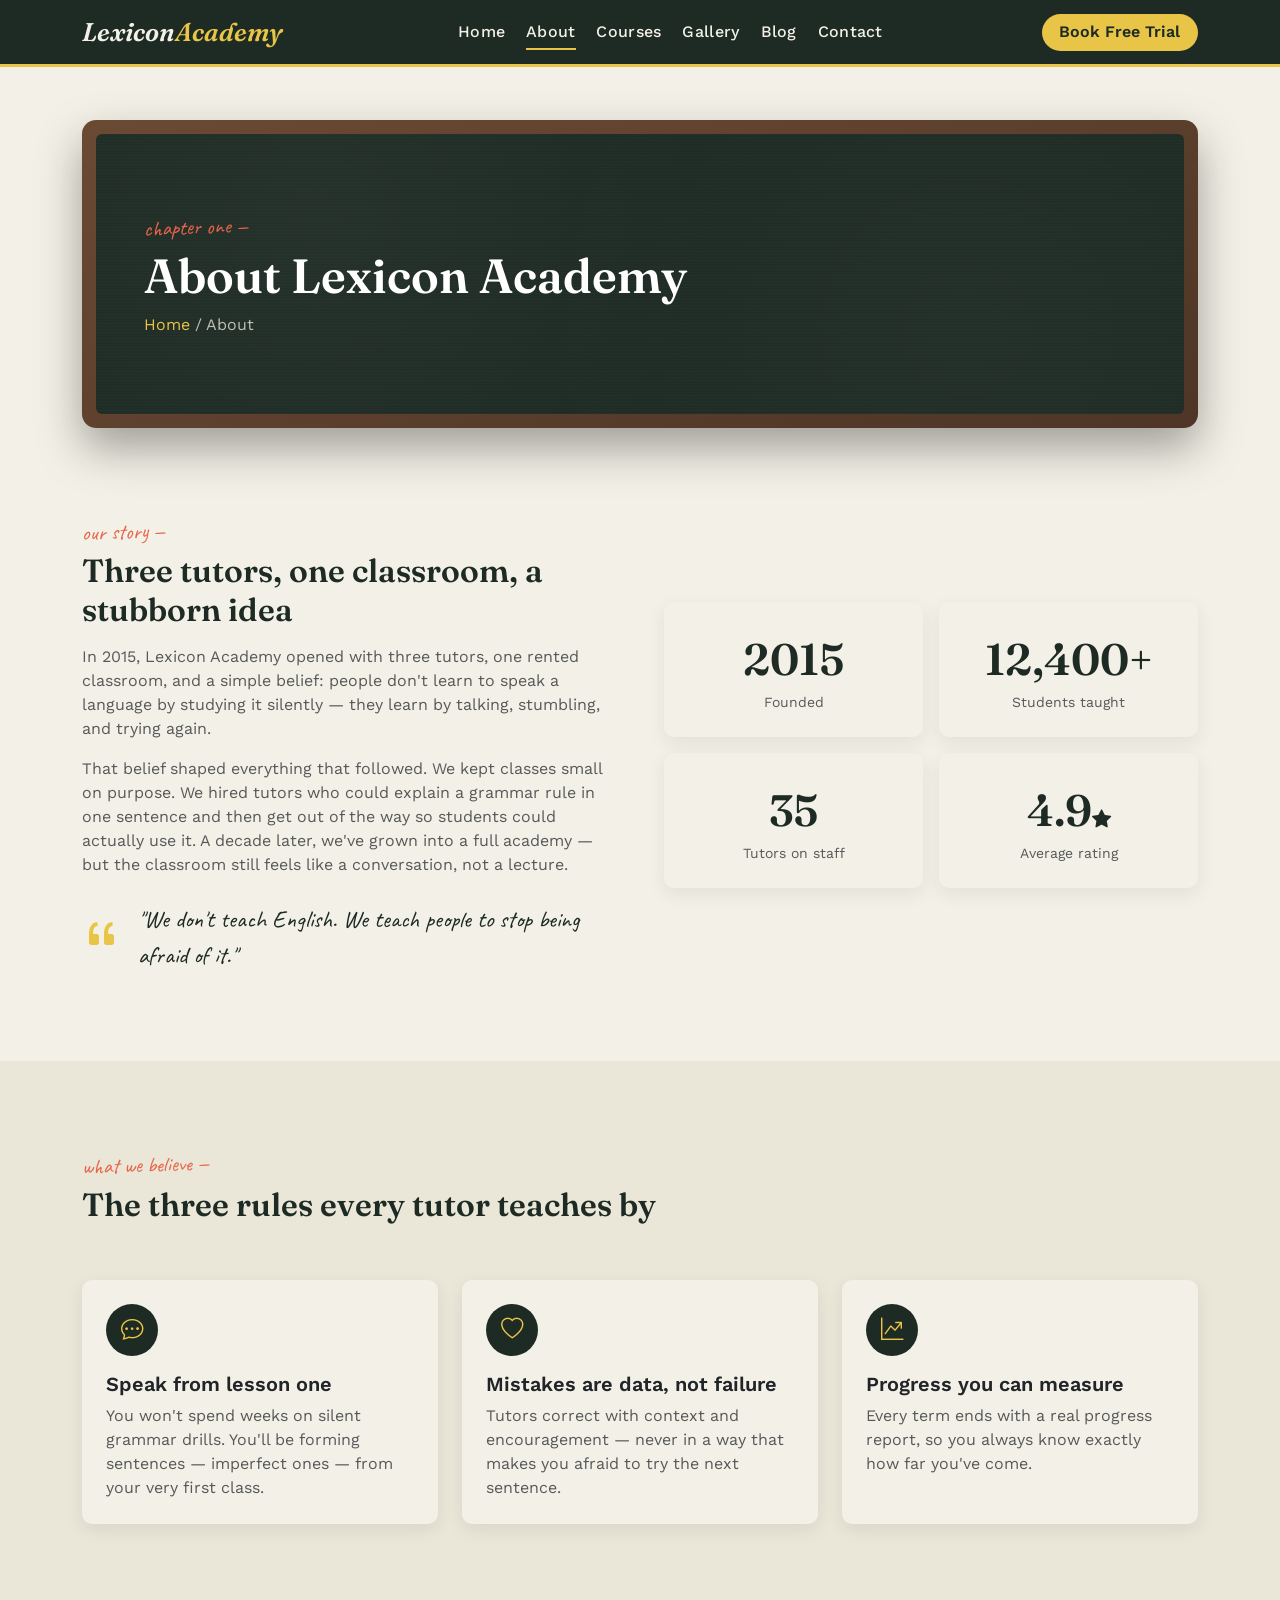
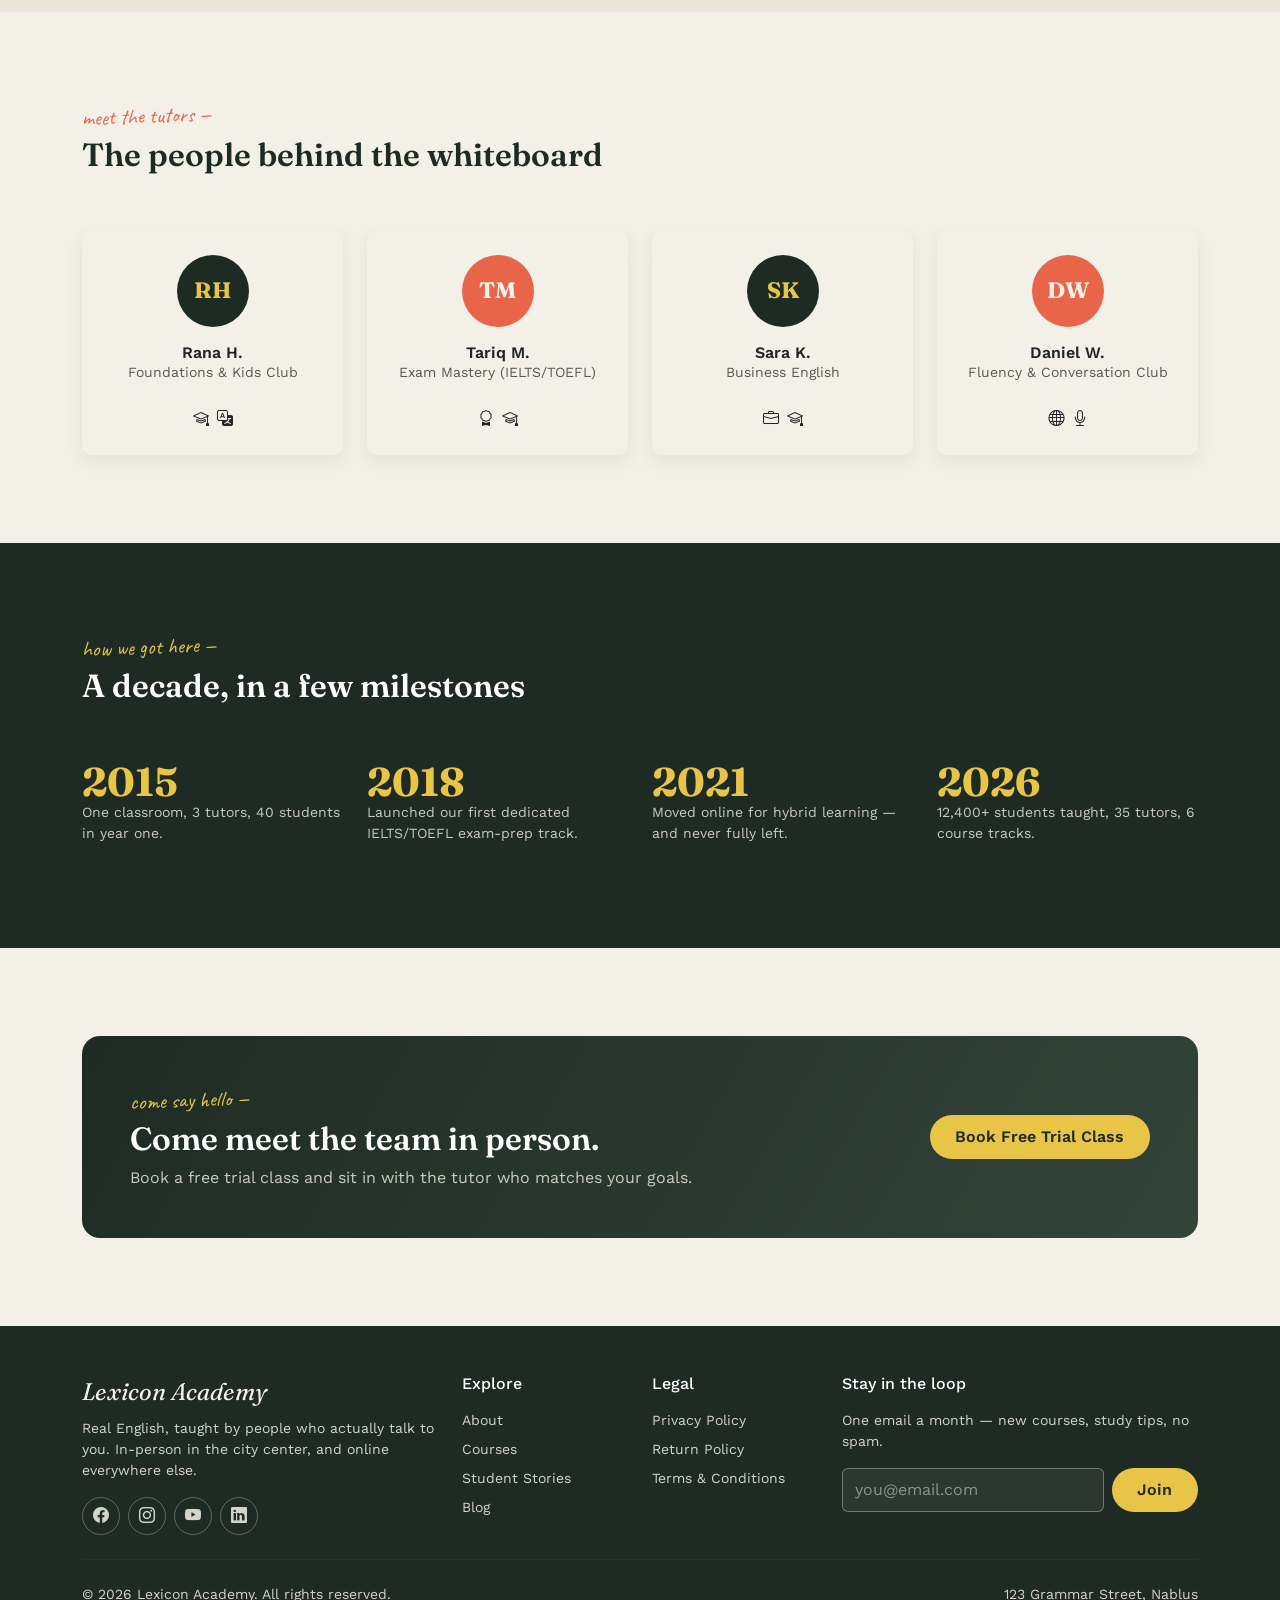
==== about.html @ 8cb226af "finished files index about services services_details" ====
<!DOCTYPE html>
<html lang="en">
<head>
<meta charset="UTF-8">
<meta name="viewport" content="width=device-width, initial-scale=1.0">
<title>About Us — Lexicon Academy</title>
<meta name="description" content="Meet the tutors and philosophy behind Lexicon Academy — English taught through real conversation.">

<link rel="preconnect" href="https://fonts.googleapis.com">
<link href="https://fonts.googleapis.com/css2?family=Fraunces:ital,wght@0,500;0,600;0,700;1,600&family=Caveat:wght@600;700&family=Work+Sans:wght@400;500;600;700&display=swap" rel="stylesheet">

<link href="https://cdn.jsdelivr.net/npm/bootstrap@5.3.3/dist/css/bootstrap.min.css" rel="stylesheet">
<link href="https://cdn.jsdelivr.net/npm/bootstrap-icons@1.11.3/font/bootstrap-icons.css" rel="stylesheet">
<link href="css/style.css" rel="stylesheet">
</head>
<body>

<!-- ================= NAVBAR ================= -->
<nav class="navbar navbar-expand-lg navbar-chalk fixed-top">
  <div class="container">
    <a class="navbar-brand" href="index.html">Lexicon<span>Academy</span></a>
    <button class="navbar-toggler" type="button" data-bs-toggle="collapse" data-bs-target="#mainNav" aria-controls="mainNav" aria-expanded="false" aria-label="Toggle navigation">
      <span class="navbar-toggler-icon"></span>
    </button>
    <div class="collapse navbar-collapse" id="mainNav">
      <ul class="navbar-nav mx-auto">
        <li class="nav-item"><a class="nav-link" href="index.html">Home</a></li>
        <li class="nav-item"><a class="nav-link active" href="about.html">About</a></li>
        <li class="nav-item dropdown">
          <a class="nav-link dropdown-toggle" href="#" role="button" data-bs-toggle="dropdown" aria-expanded="false">Courses</a>
          <ul class="dropdown-menu">
            <li><a class="dropdown-item" href="services.html">All Courses</a></li>
            <li><a class="dropdown-item" href="services_details.html">Course Details</a></li>
          </ul>
        </li>
        <li class="nav-item dropdown">
          <a class="nav-link dropdown-toggle" href="#" role="button" data-bs-toggle="dropdown" aria-expanded="false">Gallery</a>
          <ul class="dropdown-menu">
            <li><a class="dropdown-item" href="portfolio.html">Student Stories</a></li>
            <li><a class="dropdown-item" href="album.html">Photo Album</a></li>
          </ul>
        </li>
        <li class="nav-item dropdown">
          <a class="nav-link dropdown-toggle" href="#" role="button" data-bs-toggle="dropdown" aria-expanded="false">Blog</a>
          <ul class="dropdown-menu">
            <li><a class="dropdown-item" href="blog.html">All Posts</a></li>
            <li><a class="dropdown-item" href="blog_details.html">Latest Post</a></li>
          </ul>
        </li>
        <li class="nav-item"><a class="nav-link" href="contact.html">Contact</a></li>
      </ul>
      <button class="btn btn-book-nav" data-bs-toggle="modal" data-bs-target="#trialModal">Book Free Trial</button>
    </div>
  </div>
</nav>

<!-- ================= PAGE HEADER ================= -->
<header class="container pt-4 pt-lg-5">
  <div class="board-frame">
    <div class="board d-flex align-items-center" style="min-height:280px;">
      <div class="p-4 p-lg-5">
        <span class="eyebrow">chapter one —</span>
        <h1 class="display-5 fw-semibold text-white mb-2">About Lexicon Academy</h1>
        <p style="color:rgba(243,241,231,0.75);" class="mb-0">
          <a href="index.html" class="text-decoration-none" style="color:var(--chalk-yellow);">Home</a> / About
        </p>
      </div>
    </div>
  </div>
</header>

<!-- ================= OUR STORY ================= -->
<section class="section-pad">
  <div class="container">
    <div class="row align-items-center g-5">
      <div class="col-lg-6 reveal">
        <span class="eyebrow">our story —</span>
        <h2 class="fw-semibold mb-3">Three tutors, one classroom, a stubborn idea</h2>
        <p class="text-muted">In 2015, Lexicon Academy opened with three tutors, one rented classroom, and a simple belief: people don't learn to speak a language by studying it silently — they learn by talking, stumbling, and trying again.</p>
        <p class="text-muted">That belief shaped everything that followed. We kept classes small on purpose. We hired tutors who could explain a grammar rule in one sentence and then get out of the way so students could actually use it. A decade later, we've grown into a full academy — but the classroom still feels like a conversation, not a lecture.</p>
        <div class="d-flex align-items-center gap-3 mt-4">
          <i class="bi bi-quote fs-1" style="color:var(--chalk-yellow);"></i>
          <p class="font-hand fs-4 mb-0" style="color:var(--chalk-green);">"We don't teach English. We teach people to stop being afraid of it."</p>
        </div>
      </div>
      <div class="col-lg-6 reveal">
        <div class="row g-3">
          <div class="col-6">
            <div class="card-course p-4 text-center">
              <div class="stat-num" style="color:var(--chalk-green);">2015</div>
              <p class="small text-muted mb-0">Founded</p>
            </div>
          </div>
          <div class="col-6">
            <div class="card-course p-4 text-center">
              <div class="stat-num" style="color:var(--chalk-green);">12,400+</div>
              <p class="small text-muted mb-0">Students taught</p>
            </div>
          </div>
          <div class="col-6">
            <div class="card-course p-4 text-center">
              <div class="stat-num" style="color:var(--chalk-green);">35</div>
              <p class="small text-muted mb-0">Tutors on staff</p>
            </div>
          </div>
          <div class="col-6">
            <div class="card-course p-4 text-center">
              <div class="stat-num" style="color:var(--chalk-green);">4.9<i class="bi bi-star-fill" style="font-size:1.2rem;"></i></div>
              <p class="small text-muted mb-0">Average rating</p>
            </div>
          </div>
        </div>
      </div>
    </div>
  </div>
</section>

<!-- ================= MISSION & VALUES ================= -->
<section class="section-pad bg-soft">
  <div class="container">
    <div class="row mb-5 reveal">
      <div class="col-lg-7">
        <span class="eyebrow">what we believe —</span>
        <h2 class="fw-semibold">The three rules every tutor teaches by</h2>
      </div>
    </div>
    <div class="row g-4">
      <div class="col-md-4 reveal">
        <div class="card card-course p-4">
          <div class="card-course-icon mb-3"><i class="bi bi-chat-dots"></i></div>
          <h5 class="fw-semibold">Speak from lesson one</h5>
          <p class="text-muted mb-0">You won't spend weeks on silent grammar drills. You'll be forming sentences — imperfect ones — from your very first class.</p>
        </div>
      </div>
      <div class="col-md-4 reveal">
        <div class="card card-course p-4">
          <div class="card-course-icon mb-3"><i class="bi bi-heart"></i></div>
          <h5 class="fw-semibold">Mistakes are data, not failure</h5>
          <p class="text-muted mb-0">Tutors correct with context and encouragement — never in a way that makes you afraid to try the next sentence.</p>
        </div>
      </div>
      <div class="col-md-4 reveal">
        <div class="card card-course p-4">
          <div class="card-course-icon mb-3"><i class="bi bi-graph-up-arrow"></i></div>
          <h5 class="fw-semibold">Progress you can measure</h5>
          <p class="text-muted mb-0">Every term ends with a real progress report, so you always know exactly how far you've come.</p>
        </div>
      </div>
    </div>
  </div>
</section>

<!-- ================= TEAM ================= -->
<section class="section-pad">
  <div class="container">
    <div class="row mb-5 reveal">
      <div class="col-lg-7">
        <span class="eyebrow">meet the tutors —</span>
        <h2 class="fw-semibold">The people behind the whiteboard</h2>
      </div>
    </div>
    <div class="row g-4">

      <div class="col-md-6 col-lg-3 reveal">
        <div class="card card-course p-4 text-center">
          <div class="avatar-initials mx-auto mb-3" style="width:72px; height:72px; font-size:1.4rem;">RH</div>
          <h6 class="fw-semibold mb-0">Rana H.</h6>
          <p class="small text-muted">Foundations &amp; Kids Club</p>
          <span class="d-inline-flex gap-2 justify-content-center mt-2">
            <i class="bi bi-mortarboard" data-bs-toggle="tooltip" title="CELTA Certified"></i>
            <i class="bi bi-translate" data-bs-toggle="tooltip" title="Speaks 3 languages"></i>
          </span>
        </div>
      </div>

      <div class="col-md-6 col-lg-3 reveal">
        <div class="card card-course p-4 text-center">
          <div class="avatar-initials mx-auto mb-3" style="width:72px; height:72px; font-size:1.4rem; background:var(--chalk-coral); color:var(--chalk-white);">TM</div>
          <h6 class="fw-semibold mb-0">Tariq M.</h6>
          <p class="small text-muted">Exam Mastery (IELTS/TOEFL)</p>
          <span class="d-inline-flex gap-2 justify-content-center mt-2">
            <i class="bi bi-award" data-bs-toggle="tooltip" title="Former IELTS Examiner"></i>
            <i class="bi bi-mortarboard" data-bs-toggle="tooltip" title="MA in Applied Linguistics"></i>
          </span>
        </div>
      </div>

      <div class="col-md-6 col-lg-3 reveal">
        <div class="card card-course p-4 text-center">
          <div class="avatar-initials mx-auto mb-3" style="width:72px; height:72px; font-size:1.4rem;">SK</div>
          <h6 class="fw-semibold mb-0">Sara K.</h6>
          <p class="small text-muted">Business English</p>
          <span class="d-inline-flex gap-2 justify-content-center mt-2">
            <i class="bi bi-briefcase" data-bs-toggle="tooltip" title="8 years corporate training"></i>
            <i class="bi bi-mortarboard" data-bs-toggle="tooltip" title="CELTA Certified"></i>
          </span>
        </div>
      </div>

      <div class="col-md-6 col-lg-3 reveal">
        <div class="card card-course p-4 text-center">
          <div class="avatar-initials mx-auto mb-3" style="width:72px; height:72px; font-size:1.4rem; background:var(--chalk-coral); color:var(--chalk-white);">DW</div>
          <h6 class="fw-semibold mb-0">Daniel W.</h6>
          <p class="small text-muted">Fluency &amp; Conversation Club</p>
          <span class="d-inline-flex gap-2 justify-content-center mt-2">
            <i class="bi bi-globe" data-bs-toggle="tooltip" title="Native speaker"></i>
            <i class="bi bi-mic" data-bs-toggle="tooltip" title="Public speaking coach"></i>
          </span>
        </div>
      </div>

    </div>
  </div>
</section>

<!-- ================= MILESTONES ================= -->
<section class="section-pad bg-board">
  <div class="container">
    <div class="row mb-5 reveal">
      <div class="col-lg-7">
        <span class="eyebrow" style="color:var(--chalk-yellow);">how we got here —</span>
        <h2 class="fw-semibold text-white">A decade, in a few milestones</h2>
      </div>
    </div>
    <div class="row g-4 reveal">
      <div class="col-md-3">
        <div class="timeline-num" style="color:var(--chalk-yellow);">2015</div>
        <p style="color:rgba(243,241,231,0.8);" class="small">One classroom, 3 tutors, 40 students in year one.</p>
      </div>
      <div class="col-md-3">
        <div class="timeline-num" style="color:var(--chalk-yellow);">2018</div>
        <p style="color:rgba(243,241,231,0.8);" class="small">Launched our first dedicated IELTS/TOEFL exam-prep track.</p>
      </div>
      <div class="col-md-3">
        <div class="timeline-num" style="color:var(--chalk-yellow);">2021</div>
        <p style="color:rgba(243,241,231,0.8);" class="small">Moved online for hybrid learning — and never fully left.</p>
      </div>
      <div class="col-md-3">
        <div class="timeline-num" style="color:var(--chalk-yellow);">2026</div>
        <p style="color:rgba(243,241,231,0.8);" class="small">12,400+ students taught, 35 tutors, 6 course tracks.</p>
      </div>
    </div>
  </div>
</section>

<!-- ================= CTA BANNER ================= -->
<section class="section-pad">
  <div class="container">
    <div class="cta-banner p-5 p-lg-5 reveal">
      <div class="row align-items-center">
        <div class="col-lg-8">
          <span class="eyebrow" style="color:var(--chalk-yellow);">come say hello —</span>
          <h2 class="fw-semibold text-white mb-2">Come meet the team in person.</h2>
          <p class="mb-lg-0" style="color:rgba(243,241,231,0.8);">Book a free trial class and sit in with the tutor who matches your goals.</p>
        </div>
        <div class="col-lg-4 text-lg-end mt-4 mt-lg-0">
          <button class="btn btn-chalk" data-bs-toggle="modal" data-bs-target="#trialModal">Book Free Trial Class</button>
        </div>
      </div>
    </div>
  </div>
</section>

<!-- ================= FOOTER ================= -->
<footer class="site-footer pt-5 pb-4">
  <div class="container">
    <div class="row g-4">
      <div class="col-lg-4">
        <div class="footer-brand mb-2">Lexicon Academy</div>
        <p class="small">Real English, taught by people who actually talk to you. In-person in the city center, and online everywhere else.</p>
        <div class="d-flex gap-2 mt-3">
          <a href="#" class="social-icon" data-bs-toggle="tooltip" title="Facebook"><i class="bi bi-facebook"></i></a>
          <a href="#" class="social-icon" data-bs-toggle="tooltip" title="Instagram"><i class="bi bi-instagram"></i></a>
          <a href="#" class="social-icon" data-bs-toggle="tooltip" title="YouTube"><i class="bi bi-youtube"></i></a>
          <a href="#" class="social-icon" data-bs-toggle="tooltip" title="LinkedIn"><i class="bi bi-linkedin"></i></a>
        </div>
      </div>
      <div class="col-6 col-lg-2">
        <h6 class="text-white mb-3">Explore</h6>
        <ul class="list-unstyled small d-flex flex-column gap-2">
          <li><a href="about.html">About</a></li>
          <li><a href="services.html">Courses</a></li>
          <li><a href="portfolio.html">Student Stories</a></li>
          <li><a href="blog.html">Blog</a></li>
        </ul>
      </div>
      <div class="col-6 col-lg-2">
        <h6 class="text-white mb-3">Legal</h6>
        <ul class="list-unstyled small d-flex flex-column gap-2">
          <li><a href="privacy_policy.html">Privacy Policy</a></li>
          <li><a href="return_policy.html">Return Policy</a></li>
          <li><a href="terms.html">Terms &amp; Conditions</a></li>
        </ul>
      </div>
      <div class="col-lg-4">
        <h6 class="text-white mb-3">Stay in the loop</h6>
        <p class="small">One email a month — new courses, study tips, no spam.</p>
        <form class="d-flex gap-2" onsubmit="return false;">
          <input type="email" class="form-control form-control-chalk" placeholder="you@email.com" aria-label="Email for newsletter">
          <button class="btn btn-chalk flex-shrink-0" type="submit">Join</button>
        </form>
      </div>
    </div>
    <hr class="my-4" style="border-color:rgba(243,241,231,0.15);">
    <div class="d-flex flex-column flex-md-row justify-content-between small">
      <span>&copy; 2026 Lexicon Academy. All rights reserved.</span>
      <span>123 Grammar Street, Nablus</span>
    </div>
  </div>
</footer>

<!-- ================= TRIAL BOOKING MODAL ================= -->
<div class="modal fade" id="trialModal" tabindex="-1" aria-labelledby="trialModalLabel" aria-hidden="true">
  <div class="modal-dialog modal-dialog-centered">
    <div class="modal-content" style="background:var(--chalk-green); color:var(--chalk-white); border:1px solid var(--chalk-slate);">
      <div class="modal-header" style="border-color:var(--chalk-slate);">
        <h5 class="modal-title font-display" id="trialModalLabel">Book Your Free Trial Class</h5>
        <button type="button" class="btn-close btn-close-white" data-bs-dismiss="modal" aria-label="Close"></button>
      </div>
      <div class="modal-body">
        <form class="needs-validation" novalidate>
          <div class="mb-3">
            <label class="form-label small">Full name</label>
            <input type="text" class="form-control form-control-chalk" required>
            <div class="invalid-feedback">Please tell us your name.</div>
          </div>
          <div class="mb-3">
            <label class="form-label small">Email address</label>
            <input type="email" class="form-control form-control-chalk" required>
            <div class="invalid-feedback">A valid email helps us confirm your class.</div>
          </div>
          <div class="mb-3">
            <label class="form-label small">Course of interest</label>
            <select class="form-select form-select-chalk" required>
              <option value="" selected disabled>Choose a course...</option>
              <option>Foundations (A1–A2)</option>
              <option>Fluency Builder (B1–B2)</option>
              <option>Exam Mastery (IELTS/TOEFL)</option>
              <option>Business English</option>
              <option>Kids Club</option>
              <option>Conversation Club</option>
            </select>
            <div class="invalid-feedback">Please pick a course.</div>
          </div>
          <div class="alert alert-success d-none form-success-msg mb-3 py-2">
            Thanks! We'll email you within 24 hours to schedule your class.
          </div>
          <button type="submit" class="btn btn-chalk w-100">Request My Free Class</button>
        </form>
      </div>
    </div>
  </div>
</div>

<button id="backToTop" aria-label="Back to top"><i class="bi bi-arrow-up"></i></button>

<script src="https://cdn.jsdelivr.net/npm/bootstrap@5.3.3/dist/js/bootstrap.bundle.min.js"></script>
<script src="js/script.js"></script>
</body>
</html>
---- css/style.css ----
/* ==========================================================================
   Lexicon Academy — shared stylesheet
   Chalkboard classroom design system
   ========================================================================== */

:root {
  --chalk-green: #1E2B24;
  --chalk-green-soft: #28392F;
  --chalk-green-softer: #324439;
  --chalk-white: #F3F1E7;
  --chalk-yellow: #E8C547;
  --chalk-coral: #E8654A;
  --chalk-slate: #4A5D53;
  --wood: #6B4A34;
  --wood-dark: #4E3526;

  --font-display: 'Fraunces', Georgia, serif;
  --font-hand: 'Caveat', cursive;
  --font-body: 'Work Sans', -apple-system, BlinkMacSystemFont, sans-serif;

  --radius: 10px;
}

* { box-sizing: border-box; }

html { scroll-behavior: smooth; }

@media (prefers-reduced-motion: reduce) {
  html { scroll-behavior: auto; }
  *, *::before, *::after { animation-duration: 0.01ms !important; transition-duration: 0.01ms !important; }
}

body {
  font-family: var(--font-body);
  color: var(--chalk-green);
  background-color: var(--chalk-white);
  padding-top: 72px;
}

::selection { background: var(--chalk-yellow); color: var(--chalk-green); }

h1, h2, h3, h4, .font-display { font-family: var(--font-display); }

.font-hand { font-family: var(--font-hand); }

.eyebrow {
  font-family: var(--font-hand);
  font-size: 1.35rem;
  color: var(--chalk-coral);
  display: inline-block;
  margin-bottom: 0.25rem;
  transform: rotate(-2deg);
}

/* ---------- Navbar ---------- */
.navbar-chalk {
  background-color: var(--chalk-green);
  border-bottom: 3px solid var(--chalk-yellow);
}

.navbar-chalk .navbar-brand {
  font-family: var(--font-display);
  font-style: italic;
  font-weight: 600;
  font-size: 1.6rem;
  color: var(--chalk-white) !important;
}

.navbar-chalk .navbar-brand span { color: var(--chalk-yellow); }

.navbar-chalk .nav-link {
  color: var(--chalk-white) !important;
  font-weight: 500;
  letter-spacing: 0.02em;
  margin: 0 0.15rem;
  position: relative;
}

.navbar-chalk .nav-link::after {
  content: "";
  position: absolute;
  left: 0.5rem; right: 0.5rem; bottom: 2px;
  height: 2px;
  background: var(--chalk-yellow);
  transform: scaleX(0);
  transform-origin: left;
  transition: transform 0.25s ease;
}

.navbar-chalk .nav-link:hover::after,
.navbar-chalk .nav-link.active::after {
  transform: scaleX(1);
}

.navbar-chalk .dropdown-menu {
  background-color: var(--chalk-green-soft);
  border: 1px solid var(--chalk-slate);
}

.navbar-chalk .dropdown-item {
  color: var(--chalk-white);
}

.navbar-chalk .dropdown-item:hover,
.navbar-chalk .dropdown-item:focus {
  background-color: var(--chalk-yellow);
  color: var(--chalk-green);
}

.btn-book-nav {
  background: var(--chalk-yellow);
  color: var(--chalk-green);
  font-weight: 600;
  border-radius: 999px;
  padding: 0.4rem 1.1rem;
  border: none;
}
.btn-book-nav:hover { background: var(--chalk-coral); color: var(--chalk-white); }

/* ---------- Buttons ---------- */
.btn-chalk {
  background: var(--chalk-yellow);
  color: var(--chalk-green);
  border: none;
  font-weight: 600;
  padding: 0.65rem 1.6rem;
  border-radius: 999px;
  transition: transform 0.2s ease, box-shadow 0.2s ease, background 0.2s ease;
}
.btn-chalk:hover {
  background: var(--chalk-coral);
  color: var(--chalk-white);
  transform: translateY(-2px);
  box-shadow: 0 10px 20px rgba(0,0,0,0.18);
}

.btn-outline-chalk {
  border: 2px solid var(--chalk-white);
  color: var(--chalk-white);
  font-weight: 600;
  padding: 0.6rem 1.5rem;
  border-radius: 999px;
  background: transparent;
  transition: all 0.2s ease;
}
.btn-outline-chalk:hover {
  background: var(--chalk-white);
  color: var(--chalk-green);
  transform: translateY(-2px);
}

/* ---------- Chalkboard / hero ---------- */
.board-frame {
  background: linear-gradient(160deg, var(--wood), var(--wood-dark));
  padding: 14px;
  border-radius: 14px;
  box-shadow: 0 20px 45px rgba(0,0,0,0.35);
}

.board {
  background-color: var(--chalk-green);
  background-image:
    radial-gradient(circle at 20% 30%, rgba(255,255,255,0.03) 0, transparent 45%),
    radial-gradient(circle at 80% 70%, rgba(255,255,255,0.025) 0, transparent 50%),
    repeating-linear-gradient(0deg, rgba(255,255,255,0.015) 0 1px, transparent 1px 3px);
  border-radius: 6px;
  position: relative;
  overflow: hidden;
  min-height: 560px;
}

.chalk-underline {
  position: relative;
  color: var(--chalk-yellow);
  white-space: nowrap;
}
.chalk-underline svg {
  position: absolute;
  left: -2%;
  bottom: -0.35em;
  width: 104%;
  height: 0.3em;
}

.sticky-note {
  position: absolute;
  font-family: var(--font-hand);
  font-size: 1.2rem;
  color: var(--chalk-white);
  border: 2px dashed rgba(243,241,231,0.5);
  border-radius: 8px;
  padding: 0.4rem 0.8rem;
  transform: rotate(-4deg);
  pointer-events: none;
}
.sticky-note.note-2 { transform: rotate(3deg); color: var(--chalk-coral); border-color: rgba(232,101,74,0.5);}
.sticky-note.note-3 { transform: rotate(-2deg); color: var(--chalk-yellow); border-color: rgba(232,197,71,0.5);}

.carousel-caption-full {
  position: static;
  padding: 4.5rem 3rem;
}

.carousel-indicators-chalk button {
  background-color: var(--chalk-white) !important;
  opacity: 0.4;
  width: 8px; height: 8px;
  border-radius: 50%;
}
.carousel-indicators-chalk button.active { opacity: 1; background-color: var(--chalk-yellow) !important; }

/* ---------- Sections ---------- */
.section-pad { padding: 5.5rem 0; }
.bg-board { background-color: var(--chalk-green); color: var(--chalk-white); }
.bg-soft { background-color: #EAE6D8; }

/* ---------- Stats ---------- */
.stat-num {
  font-family: var(--font-display);
  font-size: 2.75rem;
  font-weight: 600;
  color: var(--chalk-yellow);
}

/* ---------- Cards ---------- */
.card-course {
  border: none;
  border-radius: var(--radius);
  background: var(--chalk-white);
  box-shadow: 0 6px 18px rgba(30,43,36,0.08);
  transition: transform 0.25s ease, box-shadow 0.25s ease;
  height: 100%;
}
.card-course:hover {
  transform: translateY(-8px);
  box-shadow: 0 18px 30px rgba(30,43,36,0.16);
}
.card-course .card-tag {
  display: inline-block;
  font-size: 0.75rem;
  font-weight: 700;
  letter-spacing: 0.06em;
  text-transform: uppercase;
  color: var(--chalk-green);
  background: var(--chalk-yellow);
  padding: 0.2rem 0.6rem;
  border-radius: 999px;
}
.card-course-icon {
  width: 52px; height: 52px;
  border-radius: 50%;
  background: var(--chalk-green);
  color: var(--chalk-yellow);
  display: flex; align-items: center; justify-content: center;
  font-size: 1.4rem;
}

/* ---------- Timeline (real sequence: Assess -> Learn -> Practice -> Certify) ---------- */
.timeline-step { position: relative; }
.timeline-num {
  font-family: var(--font-display);
  font-size: 2.5rem;
  font-weight: 700;
  color: var(--chalk-coral);
  line-height: 1;
}
.timeline-line {
  position: absolute;
  top: 28px; left: 0; right: 0;
  height: 2px;
  background: repeating-linear-gradient(90deg, var(--chalk-slate) 0 8px, transparent 8px 14px);
  z-index: 0;
}

/* ---------- Testimonials ---------- */
.quote-card {
  background: var(--chalk-white);
  border-radius: var(--radius);
  padding: 2rem;
  height: 100%;
  box-shadow: 0 6px 18px rgba(30,43,36,0.08);
  position: relative;
}
.quote-mark {
  font-family: var(--font-display);
  font-size: 3.5rem;
  color: var(--chalk-yellow);
  line-height: 0.5;
  display: block;
  margin-bottom: 0.75rem;
}
.avatar-initials {
  width: 46px; height: 46px;
  border-radius: 50%;
  background: var(--chalk-green);
  color: var(--chalk-yellow);
  display: flex; align-items: center; justify-content: center;
  font-weight: 700;
  font-family: var(--font-display);
}

/* ---------- Blog cards ---------- */
.blog-thumb {
  height: 170px;
  border-radius: var(--radius) var(--radius) 0 0;
  display: flex; align-items: center; justify-content: center;
  font-family: var(--font-display);
  font-size: 2.2rem;
  color: rgba(243,241,231,0.85);
}

/* ---------- Accordion ---------- */
.accordion-chalk .accordion-button {
  font-family: var(--font-display);
  font-weight: 600;
  background: var(--chalk-white);
  color: var(--chalk-green);
}
.accordion-chalk .accordion-button:not(.collapsed) {
  background: var(--chalk-green);
  color: var(--chalk-yellow);
  box-shadow: none;
}
.accordion-chalk .accordion-button:focus { box-shadow: none; border-color: var(--chalk-yellow); }
.accordion-chalk .accordion-button::after { filter: none; }

/* ---------- CTA banner ---------- */
.cta-banner {
  background: linear-gradient(120deg, var(--chalk-green) 0%, var(--chalk-green-softer) 100%);
  color: var(--chalk-white);
  border-radius: 18px;
  position: relative;
  overflow: hidden;
}

/* ---------- Footer ---------- */
footer.site-footer {
  background: var(--chalk-green);
  color: rgba(243,241,231,0.85);
}
footer.site-footer a { color: rgba(243,241,231,0.85); text-decoration: none; }
footer.site-footer a:hover { color: var(--chalk-yellow); }
.footer-brand { font-family: var(--font-display); font-style: italic; color: var(--chalk-white); font-size: 1.5rem; }
.social-icon {
  width: 38px; height: 38px;
  border-radius: 50%;
  border: 1px solid rgba(243,241,231,0.3);
  display: flex; align-items: center; justify-content: center;
  transition: all 0.2s ease;
}
.social-icon:hover { background: var(--chalk-yellow); color: var(--chalk-green) !important; border-color: var(--chalk-yellow); }

/* ---------- Back to top ---------- */
#backToTop {
  position: fixed;
  bottom: 24px; right: 24px;
  width: 46px; height: 46px;
  border-radius: 50%;
  background: var(--chalk-yellow);
  color: var(--chalk-green);
  display: none;
  align-items: center; justify-content: center;
  border: none;
  box-shadow: 0 8px 18px rgba(0,0,0,0.25);
  z-index: 1050;
}

/* ---------- Reveal on scroll ---------- */
.reveal {
  opacity: 0;
  transform: translateY(24px);
  transition: opacity 0.6s ease, transform 0.6s ease;
}
.reveal.is-visible { opacity: 1; transform: translateY(0); }

/* ---------- Form ---------- */
.form-control-chalk,
.form-select-chalk {
  background: rgba(243,241,231,0.06);
  border: 1px solid rgba(243,241,231,0.35);
  color: var(--chalk-white);
}
.form-control-chalk::placeholder { color: rgba(243,241,231,0.5); }
.form-control-chalk:focus, .form-select-chalk:focus {
  background: rgba(243,241,231,0.1);
  border-color: var(--chalk-yellow);
  box-shadow: 0 0 0 0.2rem rgba(232,197,71,0.25);
  color: var(--chalk-white);
}
.form-select-chalk option { color: var(--chalk-green); }

@media (max-width: 767.98px) {
  .board { min-height: 640px; }
  .carousel-caption-full { padding: 3rem 1.25rem; }
  .sticky-note { display: none; }
}
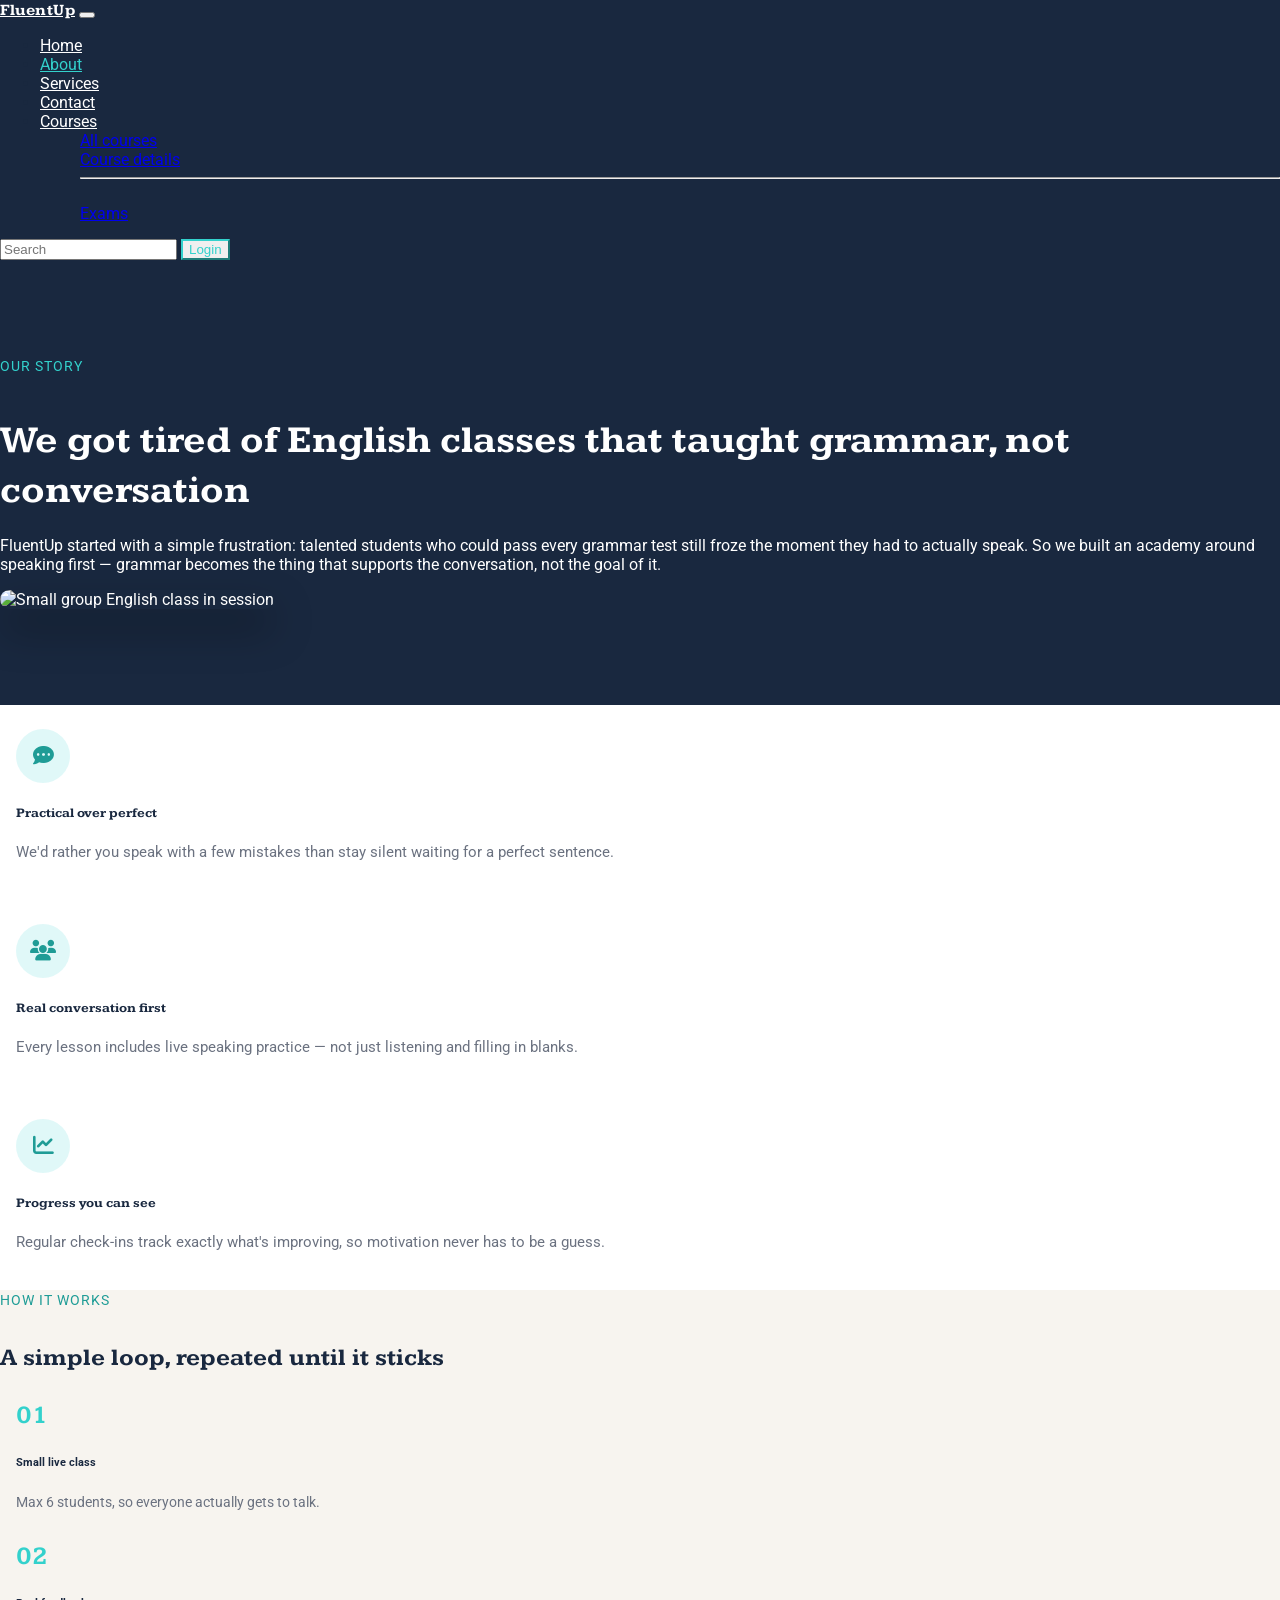
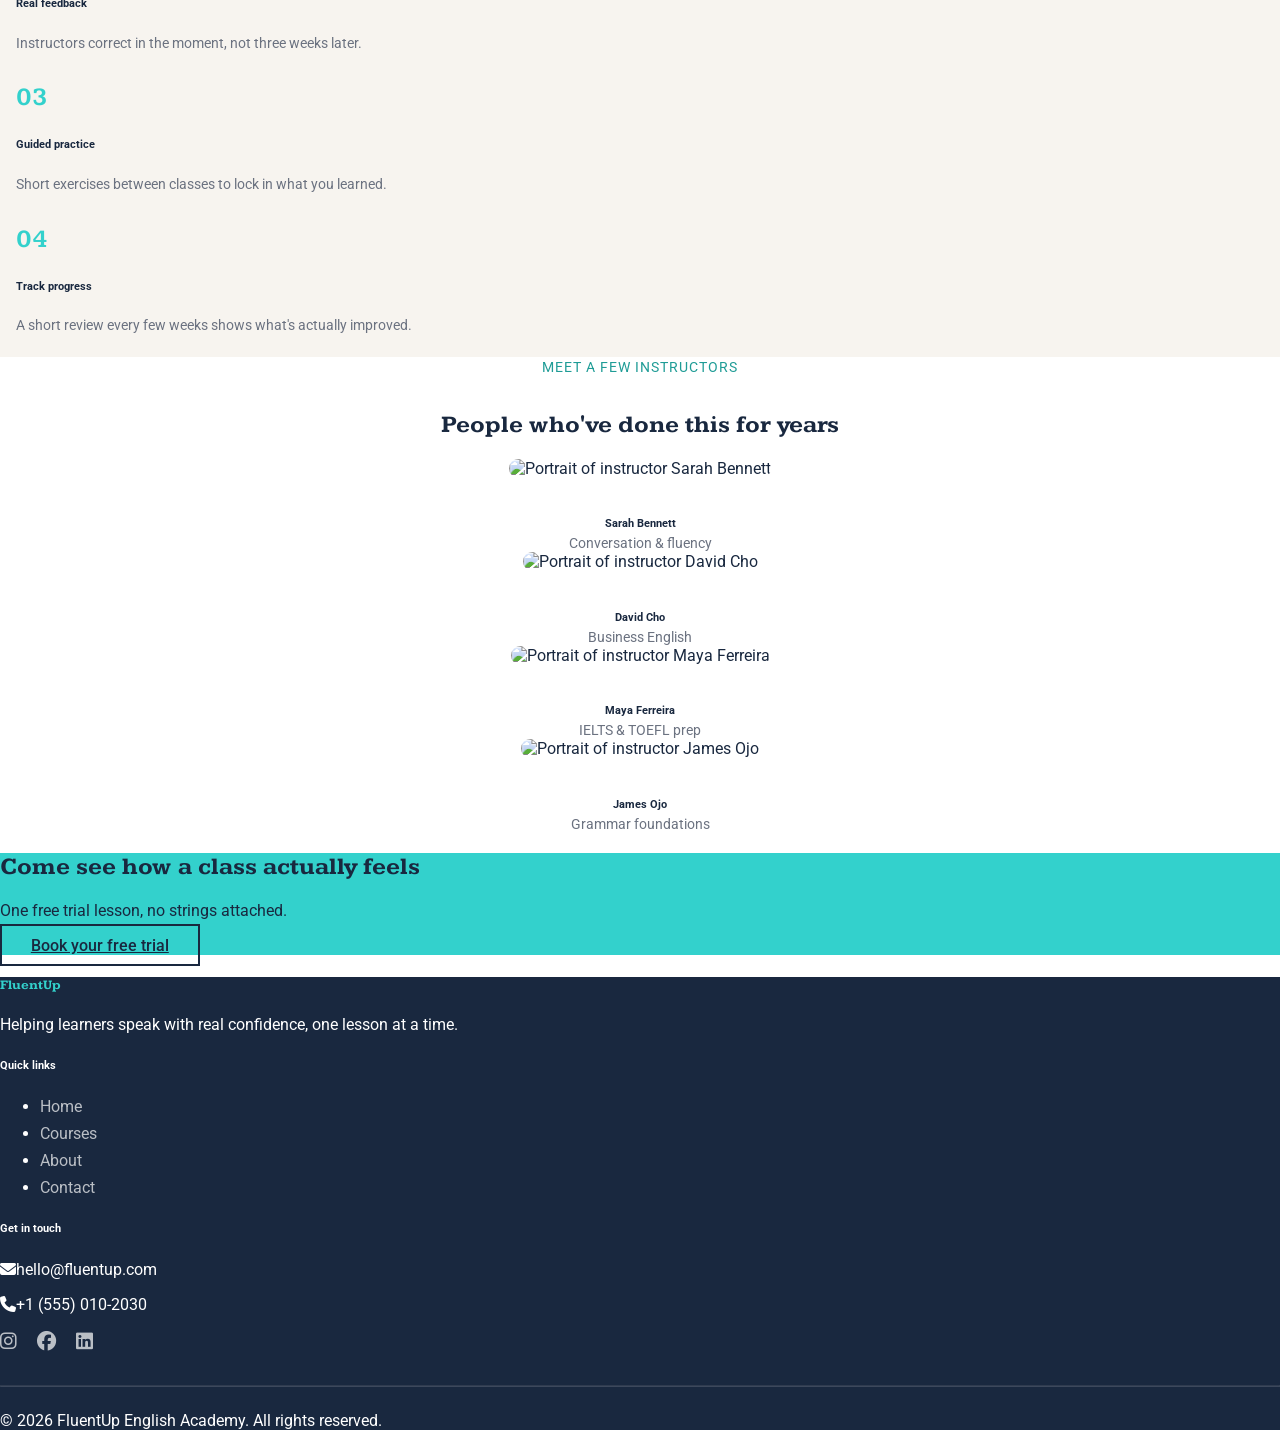
==== commit 9300d291: "Readme file" ====
--- a/about.html
+++ b/about.html
@@ -1,360 +1,206 @@
 <!DOCTYPE html>
 <html lang="en">
 <head>
-<meta charset="UTF-8">
-<meta name="viewport" content="width=device-width, initial-scale=1.0">
-<title>About Us — Lexicon Academy</title>
-<meta name="description" content="Meet the tutors and philosophy behind Lexicon Academy — English taught through real conversation.">
-
-<link rel="preconnect" href="https://fonts.googleapis.com">
-<link href="https://fonts.googleapis.com/css2?family=Fraunces:ital,wght@0,500;0,600;0,700;1,600&family=Caveat:wght@600;700&family=Work+Sans:wght@400;500;600;700&display=swap" rel="stylesheet">
-
-<link href="https://cdn.jsdelivr.net/npm/bootstrap@5.3.3/dist/css/bootstrap.min.css" rel="stylesheet">
-<link href="https://cdn.jsdelivr.net/npm/bootstrap-icons@1.11.3/font/bootstrap-icons.css" rel="stylesheet">
-<link href="css/style.css" rel="stylesheet">
+    <meta charset="UTF-8">
+    <meta name="viewport" content="width=device-width, initial-scale=1.0">
+    <title>About — FluentUp</title>
+    <link rel="stylesheet" href="css/bootstrap.min.css">
+    <link rel="stylesheet" href="https://cdnjs.cloudflare.com/ajax/libs/font-awesome/6.5.2/css/all.min.css" crossorigin="anonymous" referrerpolicy="no-referrer">
+    <link rel="stylesheet" href="css/style.css">
+    <link rel="preconnect" href="https://fonts.googleapis.com">
+    <link rel="preconnect" href="https://fonts.gstatic.com" crossorigin>
+    <link href="https://fonts.googleapis.com/css2?family=Kameron:wght@400..700&family=Roboto:ital,wght@0,100..900;1,100..900&display=swap" rel="stylesheet">
 </head>
 <body>
 
-<!-- ================= NAVBAR ================= -->
-<nav class="navbar navbar-expand-lg navbar-chalk fixed-top">
-  <div class="container">
-    <a class="navbar-brand" href="index.html">Lexicon<span>Academy</span></a>
-    <button class="navbar-toggler" type="button" data-bs-toggle="collapse" data-bs-target="#mainNav" aria-controls="mainNav" aria-expanded="false" aria-label="Toggle navigation">
-      <span class="navbar-toggler-icon"></span>
-    </button>
-    <div class="collapse navbar-collapse" id="mainNav">
-      <ul class="navbar-nav mx-auto">
-        <li class="nav-item"><a class="nav-link" href="index.html">Home</a></li>
-        <li class="nav-item"><a class="nav-link active" href="about.html">About</a></li>
-        <li class="nav-item dropdown">
-          <a class="nav-link dropdown-toggle" href="#" role="button" data-bs-toggle="dropdown" aria-expanded="false">Courses</a>
-          <ul class="dropdown-menu">
-            <li><a class="dropdown-item" href="services.html">All Courses</a></li>
-            <li><a class="dropdown-item" href="services_details.html">Course Details</a></li>
+  <nav class="navbar navbar-expand-lg sticky-top">
+    <div class="container">
+      <a class="navbar-brand" href="index.html">FluentUp</a>
+      <button class="navbar-toggler" type="button" data-bs-toggle="collapse" data-bs-target="#navbarSupportedContent" aria-controls="navbarSupportedContent" aria-expanded="false" aria-label="Toggle navigation">
+        <span class="navbar-toggler-icon"></span>
+      </button>
+      <div class="collapse navbar-collapse" id="navbarSupportedContent">
+        <ul class="navbar-nav me-auto mb-2 mb-lg-0">
+          <li class="nav-item"><a class="nav-link p-lg-3" href="index.html#index">Home</a></li>
+          <li class="nav-item"><a class="nav-link p-lg-3 active" aria-current="page" href="about.html#about">About</a></li>
+          <li class="nav-item"><a class="nav-link p-lg-3" href="services.html#services">Services</a></li>
+          <li class="nav-item"><a class="nav-link p-lg-3" href="contact.html#contact">Contact</a></li>
+          <li class="nav-item dropdown">
+            <a class="nav-link p-lg-3 dropdown-toggle" href="#" id="navbarDropdown" role="button" data-bs-toggle="dropdown" aria-expanded="false">
+              Courses
+            </a>
+            <ul class="dropdown-menu" aria-labelledby="navbarDropdown">
+              <li><a class="dropdown-item" href="courses.html">All courses</a></li>
+              <li><a class="dropdown-item" href="course-details.html">Course details</a></li>
+              <li><hr class="dropdown-divider"></li>
+              <li><a class="dropdown-item" href="exams.html">Exams</a></li>
+            </ul>
+          </li>
+        </ul>
+        <form class="d-flex" role="search">
+          <input class="form-control me-2" type="search" placeholder="Search" aria-label="Search">
+          <button class="btn btn-outline-success rounded-pill main-btn" type="submit">Login</button>
+        </form>
+      </div>
+    </div>
+  </nav>
+
+  <!-- STORY HERO -->
+  <div class="about-hero">
+    <div class="container">
+      <div class="row align-items-center">
+        <div class="col-lg-6">
+          <span class="eyebrow">Our story</span>
+          <h1>We got tired of English classes that taught grammar, not conversation</h1>
+          <p class="fs-6 text-white-50">FluentUp started with a simple frustration: talented students who could pass every grammar test still froze the moment they had to actually speak. So we built an academy around speaking first — grammar becomes the thing that supports the conversation, not the goal of it.</p>
+        </div>
+        <div class="col-lg-5 offset-lg-1 d-none d-lg-block">
+          <img src="https://picsum.photos/id/177/460/380" alt="Small group English class in session" class="about-hero-img">
+        </div>
+      </div>
+    </div>
+  </div>
+
+  <!-- VALUES -->
+  <div class="values p-5">
+    <div class="container">
+      <div class="row text-center">
+        <div class="col-md-4 mb-4">
+          <div class="value-card">
+            <div class="icon-circle mx-auto"><i class="fas fa-comment-dots"></i></div>
+            <h5>Practical over perfect</h5>
+            <p>We'd rather you speak with a few mistakes than stay silent waiting for a perfect sentence.</p>
+          </div>
+        </div>
+        <div class="col-md-4 mb-4">
+          <div class="value-card">
+            <div class="icon-circle mx-auto"><i class="fas fa-users"></i></div>
+            <h5>Real conversation first</h5>
+            <p>Every lesson includes live speaking practice — not just listening and filling in blanks.</p>
+          </div>
+        </div>
+        <div class="col-md-4 mb-4">
+          <div class="value-card">
+            <div class="icon-circle mx-auto"><i class="fas fa-chart-line"></i></div>
+            <h5>Progress you can see</h5>
+            <p>Regular check-ins track exactly what's improving, so motivation never has to be a guess.</p>
+          </div>
+        </div>
+      </div>
+    </div>
+  </div>
+
+  <!-- HOW CLASSES WORK -->
+  <div class="approach p-5">
+    <div class="container">
+      <span class="eyebrow eyebrow-dark">How it works</span>
+      <h2 class="section-title mb-5">A simple loop, repeated until it sticks</h2>
+      <div class="row">
+        <div class="col-md-3 mb-4 approach-step">
+          <span class="step-num">01</span>
+          <h6>Small live class</h6>
+          <p>Max 6 students, so everyone actually gets to talk.</p>
+        </div>
+        <div class="col-md-3 mb-4 approach-step">
+          <span class="step-num">02</span>
+          <h6>Real feedback</h6>
+          <p>Instructors correct in the moment, not three weeks later.</p>
+        </div>
+        <div class="col-md-3 mb-4 approach-step">
+          <span class="step-num">03</span>
+          <h6>Guided practice</h6>
+          <p>Short exercises between classes to lock in what you learned.</p>
+        </div>
+        <div class="col-md-3 mb-4 approach-step">
+          <span class="step-num">04</span>
+          <h6>Track progress</h6>
+          <p>A short review every few weeks shows what's actually improved.</p>
+        </div>
+      </div>
+    </div>
+  </div>
+
+  <!-- INSTRUCTORS -->
+  <div class="instructors p-5">
+    <div class="container">
+      <span class="eyebrow eyebrow-dark">Meet a few instructors</span>
+      <h2 class="section-title mb-5">People who've done this for years</h2>
+      <div class="row">
+        <div class="col-lg-3 col-md-6 mb-4">
+          <div class="instructor-card">
+            <img src="https://picsum.photos/id/1011/300/300" alt="Portrait of instructor Sarah Bennett">
+            <h6>Sarah Bennett</h6>
+            <span>Conversation &amp; fluency</span>
+          </div>
+        </div>
+        <div class="col-lg-3 col-md-6 mb-4">
+          <div class="instructor-card">
+            <img src="https://picsum.photos/id/1012/300/300" alt="Portrait of instructor David Cho">
+            <h6>David Cho</h6>
+            <span>Business English</span>
+          </div>
+        </div>
+        <div class="col-lg-3 col-md-6 mb-4">
+          <div class="instructor-card">
+            <img src="https://picsum.photos/id/1027/300/300" alt="Portrait of instructor Maya Ferreira">
+            <h6>Maya Ferreira</h6>
+            <span>IELTS &amp; TOEFL prep</span>
+          </div>
+        </div>
+        <div class="col-lg-3 col-md-6 mb-4">
+          <div class="instructor-card">
+            <img src="https://picsum.photos/id/1013/300/300" alt="Portrait of instructor James Ojo">
+            <h6>James Ojo</h6>
+            <span>Grammar foundations</span>
+          </div>
+        </div>
+      </div>
+    </div>
+  </div>
+
+  <!-- CTA -->
+  <div class="cta text-center p-5">
+    <div class="container">
+      <h2 class="mb-3">Come see how a class actually feels</h2>
+      <p class="mb-4">One free trial lesson, no strings attached.</p>
+      <a href="contact.html" class="btn btn-dark-outline rounded-pill">Book your free trial</a>
+    </div>
+  </div>
+
+  <!-- FOOTER -->
+  <footer class="footer p-5">
+    <div class="container">
+      <div class="row">
+        <div class="col-md-4 mb-4">
+          <h5 class="footer-brand">FluentUp</h5>
+          <p class="text-white-50">Helping learners speak with real confidence, one lesson at a time.</p>
+        </div>
+        <div class="col-md-4 mb-4">
+          <h6>Quick links</h6>
+          <ul class="list-unstyled footer-links">
+            <li><a href="index.html">Home</a></li>
+            <li><a href="index.html#courses">Courses</a></li>
+            <li><a href="about.html">About</a></li>
+            <li><a href="index.html#contact">Contact</a></li>
           </ul>
-        </li>
-        <li class="nav-item dropdown">
-          <a class="nav-link dropdown-toggle" href="#" role="button" data-bs-toggle="dropdown" aria-expanded="false">Gallery</a>
-          <ul class="dropdown-menu">
-            <li><a class="dropdown-item" href="portfolio.html">Student Stories</a></li>
-            <li><a class="dropdown-item" href="album.html">Photo Album</a></li>
-          </ul>
-        </li>
-        <li class="nav-item dropdown">
-          <a class="nav-link dropdown-toggle" href="#" role="button" data-bs-toggle="dropdown" aria-expanded="false">Blog</a>
-          <ul class="dropdown-menu">
-            <li><a class="dropdown-item" href="blog.html">All Posts</a></li>
-            <li><a class="dropdown-item" href="blog_details.html">Latest Post</a></li>
-          </ul>
-        </li>
-        <li class="nav-item"><a class="nav-link" href="contact.html">Contact</a></li>
-      </ul>
-      <button class="btn btn-book-nav" data-bs-toggle="modal" data-bs-target="#trialModal">Book Free Trial</button>
-    </div>
-  </div>
-</nav>
-
-<!-- ================= PAGE HEADER ================= -->
-<header class="container pt-4 pt-lg-5">
-  <div class="board-frame">
-    <div class="board d-flex align-items-center" style="min-height:280px;">
-      <div class="p-4 p-lg-5">
-        <span class="eyebrow">chapter one —</span>
-        <h1 class="display-5 fw-semibold text-white mb-2">About Lexicon Academy</h1>
-        <p style="color:rgba(243,241,231,0.75);" class="mb-0">
-          <a href="index.html" class="text-decoration-none" style="color:var(--chalk-yellow);">Home</a> / About
-        </p>
-      </div>
-    </div>
-  </div>
-</header>
-
-<!-- ================= OUR STORY ================= -->
-<section class="section-pad">
-  <div class="container">
-    <div class="row align-items-center g-5">
-      <div class="col-lg-6 reveal">
-        <span class="eyebrow">our story —</span>
-        <h2 class="fw-semibold mb-3">Three tutors, one classroom, a stubborn idea</h2>
-        <p class="text-muted">In 2015, Lexicon Academy opened with three tutors, one rented classroom, and a simple belief: people don't learn to speak a language by studying it silently — they learn by talking, stumbling, and trying again.</p>
-        <p class="text-muted">That belief shaped everything that followed. We kept classes small on purpose. We hired tutors who could explain a grammar rule in one sentence and then get out of the way so students could actually use it. A decade later, we've grown into a full academy — but the classroom still feels like a conversation, not a lecture.</p>
-        <div class="d-flex align-items-center gap-3 mt-4">
-          <i class="bi bi-quote fs-1" style="color:var(--chalk-yellow);"></i>
-          <p class="font-hand fs-4 mb-0" style="color:var(--chalk-green);">"We don't teach English. We teach people to stop being afraid of it."</p>
-        </div>
-      </div>
-      <div class="col-lg-6 reveal">
-        <div class="row g-3">
-          <div class="col-6">
-            <div class="card-course p-4 text-center">
-              <div class="stat-num" style="color:var(--chalk-green);">2015</div>
-              <p class="small text-muted mb-0">Founded</p>
-            </div>
-          </div>
-          <div class="col-6">
-            <div class="card-course p-4 text-center">
-              <div class="stat-num" style="color:var(--chalk-green);">12,400+</div>
-              <p class="small text-muted mb-0">Students taught</p>
-            </div>
-          </div>
-          <div class="col-6">
-            <div class="card-course p-4 text-center">
-              <div class="stat-num" style="color:var(--chalk-green);">35</div>
-              <p class="small text-muted mb-0">Tutors on staff</p>
-            </div>
-          </div>
-          <div class="col-6">
-            <div class="card-course p-4 text-center">
-              <div class="stat-num" style="color:var(--chalk-green);">4.9<i class="bi bi-star-fill" style="font-size:1.2rem;"></i></div>
-              <p class="small text-muted mb-0">Average rating</p>
-            </div>
-          </div>
-        </div>
-      </div>
-    </div>
-  </div>
-</section>
-
-<!-- ================= MISSION & VALUES ================= -->
-<section class="section-pad bg-soft">
-  <div class="container">
-    <div class="row mb-5 reveal">
-      <div class="col-lg-7">
-        <span class="eyebrow">what we believe —</span>
-        <h2 class="fw-semibold">The three rules every tutor teaches by</h2>
-      </div>
-    </div>
-    <div class="row g-4">
-      <div class="col-md-4 reveal">
-        <div class="card card-course p-4">
-          <div class="card-course-icon mb-3"><i class="bi bi-chat-dots"></i></div>
-          <h5 class="fw-semibold">Speak from lesson one</h5>
-          <p class="text-muted mb-0">You won't spend weeks on silent grammar drills. You'll be forming sentences — imperfect ones — from your very first class.</p>
-        </div>
-      </div>
-      <div class="col-md-4 reveal">
-        <div class="card card-course p-4">
-          <div class="card-course-icon mb-3"><i class="bi bi-heart"></i></div>
-          <h5 class="fw-semibold">Mistakes are data, not failure</h5>
-          <p class="text-muted mb-0">Tutors correct with context and encouragement — never in a way that makes you afraid to try the next sentence.</p>
-        </div>
-      </div>
-      <div class="col-md-4 reveal">
-        <div class="card card-course p-4">
-          <div class="card-course-icon mb-3"><i class="bi bi-graph-up-arrow"></i></div>
-          <h5 class="fw-semibold">Progress you can measure</h5>
-          <p class="text-muted mb-0">Every term ends with a real progress report, so you always know exactly how far you've come.</p>
-        </div>
-      </div>
-    </div>
-  </div>
-</section>
-
-<!-- ================= TEAM ================= -->
-<section class="section-pad">
-  <div class="container">
-    <div class="row mb-5 reveal">
-      <div class="col-lg-7">
-        <span class="eyebrow">meet the tutors —</span>
-        <h2 class="fw-semibold">The people behind the whiteboard</h2>
-      </div>
-    </div>
-    <div class="row g-4">
-
-      <div class="col-md-6 col-lg-3 reveal">
-        <div class="card card-course p-4 text-center">
-          <div class="avatar-initials mx-auto mb-3" style="width:72px; height:72px; font-size:1.4rem;">RH</div>
-          <h6 class="fw-semibold mb-0">Rana H.</h6>
-          <p class="small text-muted">Foundations &amp; Kids Club</p>
-          <span class="d-inline-flex gap-2 justify-content-center mt-2">
-            <i class="bi bi-mortarboard" data-bs-toggle="tooltip" title="CELTA Certified"></i>
-            <i class="bi bi-translate" data-bs-toggle="tooltip" title="Speaks 3 languages"></i>
-          </span>
-        </div>
-      </div>
-
-      <div class="col-md-6 col-lg-3 reveal">
-        <div class="card card-course p-4 text-center">
-          <div class="avatar-initials mx-auto mb-3" style="width:72px; height:72px; font-size:1.4rem; background:var(--chalk-coral); color:var(--chalk-white);">TM</div>
-          <h6 class="fw-semibold mb-0">Tariq M.</h6>
-          <p class="small text-muted">Exam Mastery (IELTS/TOEFL)</p>
-          <span class="d-inline-flex gap-2 justify-content-center mt-2">
-            <i class="bi bi-award" data-bs-toggle="tooltip" title="Former IELTS Examiner"></i>
-            <i class="bi bi-mortarboard" data-bs-toggle="tooltip" title="MA in Applied Linguistics"></i>
-          </span>
-        </div>
-      </div>
-
-      <div class="col-md-6 col-lg-3 reveal">
-        <div class="card card-course p-4 text-center">
-          <div class="avatar-initials mx-auto mb-3" style="width:72px; height:72px; font-size:1.4rem;">SK</div>
-          <h6 class="fw-semibold mb-0">Sara K.</h6>
-          <p class="small text-muted">Business English</p>
-          <span class="d-inline-flex gap-2 justify-content-center mt-2">
-            <i class="bi bi-briefcase" data-bs-toggle="tooltip" title="8 years corporate training"></i>
-            <i class="bi bi-mortarboard" data-bs-toggle="tooltip" title="CELTA Certified"></i>
-          </span>
-        </div>
-      </div>
-
-      <div class="col-md-6 col-lg-3 reveal">
-        <div class="card card-course p-4 text-center">
-          <div class="avatar-initials mx-auto mb-3" style="width:72px; height:72px; font-size:1.4rem; background:var(--chalk-coral); color:var(--chalk-white);">DW</div>
-          <h6 class="fw-semibold mb-0">Daniel W.</h6>
-          <p class="small text-muted">Fluency &amp; Conversation Club</p>
-          <span class="d-inline-flex gap-2 justify-content-center mt-2">
-            <i class="bi bi-globe" data-bs-toggle="tooltip" title="Native speaker"></i>
-            <i class="bi bi-mic" data-bs-toggle="tooltip" title="Public speaking coach"></i>
-          </span>
-        </div>
-      </div>
-
-    </div>
-  </div>
-</section>
-
-<!-- ================= MILESTONES ================= -->
-<section class="section-pad bg-board">
-  <div class="container">
-    <div class="row mb-5 reveal">
-      <div class="col-lg-7">
-        <span class="eyebrow" style="color:var(--chalk-yellow);">how we got here —</span>
-        <h2 class="fw-semibold text-white">A decade, in a few milestones</h2>
-      </div>
-    </div>
-    <div class="row g-4 reveal">
-      <div class="col-md-3">
-        <div class="timeline-num" style="color:var(--chalk-yellow);">2015</div>
-        <p style="color:rgba(243,241,231,0.8);" class="small">One classroom, 3 tutors, 40 students in year one.</p>
-      </div>
-      <div class="col-md-3">
-        <div class="timeline-num" style="color:var(--chalk-yellow);">2018</div>
-        <p style="color:rgba(243,241,231,0.8);" class="small">Launched our first dedicated IELTS/TOEFL exam-prep track.</p>
-      </div>
-      <div class="col-md-3">
-        <div class="timeline-num" style="color:var(--chalk-yellow);">2021</div>
-        <p style="color:rgba(243,241,231,0.8);" class="small">Moved online for hybrid learning — and never fully left.</p>
-      </div>
-      <div class="col-md-3">
-        <div class="timeline-num" style="color:var(--chalk-yellow);">2026</div>
-        <p style="color:rgba(243,241,231,0.8);" class="small">12,400+ students taught, 35 tutors, 6 course tracks.</p>
-      </div>
-    </div>
-  </div>
-</section>
-
-<!-- ================= CTA BANNER ================= -->
-<section class="section-pad">
-  <div class="container">
-    <div class="cta-banner p-5 p-lg-5 reveal">
-      <div class="row align-items-center">
-        <div class="col-lg-8">
-          <span class="eyebrow" style="color:var(--chalk-yellow);">come say hello —</span>
-          <h2 class="fw-semibold text-white mb-2">Come meet the team in person.</h2>
-          <p class="mb-lg-0" style="color:rgba(243,241,231,0.8);">Book a free trial class and sit in with the tutor who matches your goals.</p>
-        </div>
-        <div class="col-lg-4 text-lg-end mt-4 mt-lg-0">
-          <button class="btn btn-chalk" data-bs-toggle="modal" data-bs-target="#trialModal">Book Free Trial Class</button>
-        </div>
-      </div>
-    </div>
-  </div>
-</section>
-
-<!-- ================= FOOTER ================= -->
-<footer class="site-footer pt-5 pb-4">
-  <div class="container">
-    <div class="row g-4">
-      <div class="col-lg-4">
-        <div class="footer-brand mb-2">Lexicon Academy</div>
-        <p class="small">Real English, taught by people who actually talk to you. In-person in the city center, and online everywhere else.</p>
-        <div class="d-flex gap-2 mt-3">
-          <a href="#" class="social-icon" data-bs-toggle="tooltip" title="Facebook"><i class="bi bi-facebook"></i></a>
-          <a href="#" class="social-icon" data-bs-toggle="tooltip" title="Instagram"><i class="bi bi-instagram"></i></a>
-          <a href="#" class="social-icon" data-bs-toggle="tooltip" title="YouTube"><i class="bi bi-youtube"></i></a>
-          <a href="#" class="social-icon" data-bs-toggle="tooltip" title="LinkedIn"><i class="bi bi-linkedin"></i></a>
-        </div>
-      </div>
-      <div class="col-6 col-lg-2">
-        <h6 class="text-white mb-3">Explore</h6>
-        <ul class="list-unstyled small d-flex flex-column gap-2">
-          <li><a href="about.html">About</a></li>
-          <li><a href="services.html">Courses</a></li>
-          <li><a href="portfolio.html">Student Stories</a></li>
-          <li><a href="blog.html">Blog</a></li>
-        </ul>
-      </div>
-      <div class="col-6 col-lg-2">
-        <h6 class="text-white mb-3">Legal</h6>
-        <ul class="list-unstyled small d-flex flex-column gap-2">
-          <li><a href="privacy_policy.html">Privacy Policy</a></li>
-          <li><a href="return_policy.html">Return Policy</a></li>
-          <li><a href="terms.html">Terms &amp; Conditions</a></li>
-        </ul>
-      </div>
-      <div class="col-lg-4">
-        <h6 class="text-white mb-3">Stay in the loop</h6>
-        <p class="small">One email a month — new courses, study tips, no spam.</p>
-        <form class="d-flex gap-2" onsubmit="return false;">
-          <input type="email" class="form-control form-control-chalk" placeholder="you@email.com" aria-label="Email for newsletter">
-          <button class="btn btn-chalk flex-shrink-0" type="submit">Join</button>
-        </form>
-      </div>
-    </div>
-    <hr class="my-4" style="border-color:rgba(243,241,231,0.15);">
-    <div class="d-flex flex-column flex-md-row justify-content-between small">
-      <span>&copy; 2026 Lexicon Academy. All rights reserved.</span>
-      <span>123 Grammar Street, Nablus</span>
-    </div>
-  </div>
-</footer>
-
-<!-- ================= TRIAL BOOKING MODAL ================= -->
-<div class="modal fade" id="trialModal" tabindex="-1" aria-labelledby="trialModalLabel" aria-hidden="true">
-  <div class="modal-dialog modal-dialog-centered">
-    <div class="modal-content" style="background:var(--chalk-green); color:var(--chalk-white); border:1px solid var(--chalk-slate);">
-      <div class="modal-header" style="border-color:var(--chalk-slate);">
-        <h5 class="modal-title font-display" id="trialModalLabel">Book Your Free Trial Class</h5>
-        <button type="button" class="btn-close btn-close-white" data-bs-dismiss="modal" aria-label="Close"></button>
-      </div>
-      <div class="modal-body">
-        <form class="needs-validation" novalidate>
-          <div class="mb-3">
-            <label class="form-label small">Full name</label>
-            <input type="text" class="form-control form-control-chalk" required>
-            <div class="invalid-feedback">Please tell us your name.</div>
-          </div>
-          <div class="mb-3">
-            <label class="form-label small">Email address</label>
-            <input type="email" class="form-control form-control-chalk" required>
-            <div class="invalid-feedback">A valid email helps us confirm your class.</div>
-          </div>
-          <div class="mb-3">
-            <label class="form-label small">Course of interest</label>
-            <select class="form-select form-select-chalk" required>
-              <option value="" selected disabled>Choose a course...</option>
-              <option>Foundations (A1–A2)</option>
-              <option>Fluency Builder (B1–B2)</option>
-              <option>Exam Mastery (IELTS/TOEFL)</option>
-              <option>Business English</option>
-              <option>Kids Club</option>
-              <option>Conversation Club</option>
-            </select>
-            <div class="invalid-feedback">Please pick a course.</div>
-          </div>
-          <div class="alert alert-success d-none form-success-msg mb-3 py-2">
-            Thanks! We'll email you within 24 hours to schedule your class.
-          </div>
-          <button type="submit" class="btn btn-chalk w-100">Request My Free Class</button>
-        </form>
-      </div>
-    </div>
-  </div>
-</div>
-
-<button id="backToTop" aria-label="Back to top"><i class="bi bi-arrow-up"></i></button>
-
-<script src="https://cdn.jsdelivr.net/npm/bootstrap@5.3.3/dist/js/bootstrap.bundle.min.js"></script>
-<script src="js/script.js"></script>
+        </div>
+        <div class="col-md-4 mb-4">
+          <h6>Get in touch</h6>
+          <p class="text-white-50 mb-1"><i class="fas fa-envelope me-2"></i>hello@fluentup.com</p>
+          <p class="text-white-50"><i class="fas fa-phone me-2"></i>+1 (555) 010-2030</p>
+          <div class="social-icons mt-3">
+            <a href="#"><i class="fab fa-instagram"></i></a>
+            <a href="#"><i class="fab fa-facebook"></i></a>
+            <a href="#"><i class="fab fa-linkedin"></i></a>
+          </div>
+        </div>
+      </div>
+      <hr class="footer-divider">
+      <p class="text-center text-white-50 small mb-0">© 2026 FluentUp English Academy. All rights reserved.</p>
+    </div>
+  </footer>
+
+  <script src="js/bootstrap.bundle.min.js"></script>
+  <script src="js/all.min.js"></script>
 </body>
 </html>
--- a/css/style.css
+++ b/css/style.css
@@ -1,396 +1,876 @@
-/* ==========================================================================
-   Lexicon Academy — shared stylesheet
-   Chalkboard classroom design system
-   ========================================================================== */
-
 :root {
-  --chalk-green: #1E2B24;
-  --chalk-green-soft: #28392F;
-  --chalk-green-softer: #324439;
-  --chalk-white: #F3F1E7;
-  --chalk-yellow: #E8C547;
-  --chalk-coral: #E8654A;
-  --chalk-slate: #4A5D53;
-  --wood: #6B4A34;
-  --wood-dark: #4E3526;
-
-  --font-display: 'Fraunces', Georgia, serif;
-  --font-hand: 'Caveat', cursive;
-  --font-body: 'Work Sans', -apple-system, BlinkMacSystemFont, sans-serif;
-
-  --radius: 10px;
-}
-
-* { box-sizing: border-box; }
-
-html { scroll-behavior: smooth; }
-
-@media (prefers-reduced-motion: reduce) {
-  html { scroll-behavior: auto; }
-  *, *::before, *::after { animation-duration: 0.01ms !important; transition-duration: 0.01ms !important; }
+    --dark-color: #19283f;
+    --green-color: #33d1cc;
+    --cream-color: #f7f4ef;
+    --coral-color: #ff8a65;
+    --text-muted: #6b7280;
 }
 
 body {
-  font-family: var(--font-body);
-  color: var(--chalk-green);
-  background-color: var(--chalk-white);
-  padding-top: 72px;
-}
-
-::selection { background: var(--chalk-yellow); color: var(--chalk-green); }
-
-h1, h2, h3, h4, .font-display { font-family: var(--font-display); }
-
-.font-hand { font-family: var(--font-hand); }
-
+    font-family: "Roboto", sans-serif;
+    color: var(--dark-color);
+    margin: 0;
+}
+
+h1, h2, h3, h4, h5 {
+    font-family: "Kameron", serif;
+}
+
+/* ===== nav bar ===== */
+nav {
+    background-color: var(--dark-color);
+}
+
+.navbar .navbar-nav .nav-link {
+    color: white;
+}
+
+.navbar .navbar-nav .nav-link.active,
+.navbar .navbar-nav .nav-link:focus,
+.navbar .navbar-nav .nav-link:hover {
+    color: var(--green-color);
+}
+
+.navbar-brand {
+    font-family: "Kameron", serif;
+    font-weight: 700;
+    color: white !important;
+    letter-spacing: 0.5px;
+}
+
+.main-btn {
+    border-color: var(--green-color);
+    color: var(--green-color);
+}
+
+.main-btn:hover {
+    background-color: var(--green-color);
+    border-color: var(--green-color);
+    color: var(--dark-color);
+}
+
+/* ===== buttons ===== */
+.btn-teal {
+    background-color: var(--green-color);
+    color: var(--dark-color);
+    border: 2px solid var(--green-color);
+    font-weight: 500;
+    padding: 0.6rem 1.6rem;
+}
+
+.btn-teal:hover {
+    background-color: transparent;
+    color: var(--green-color);
+}
+
+.btn-outline-light {
+    padding: 0.6rem 1.6rem;
+    font-weight: 500;
+}
+
+.btn-dark-outline {
+    border: 2px solid var(--dark-color);
+    color: var(--dark-color);
+    background: transparent;
+    font-weight: 500;
+    padding: 0.6rem 1.8rem;
+}
+
+.btn-dark-outline:hover {
+    background-color: var(--dark-color);
+    color: white;
+}
+
+/* ===== eyebrow labels ===== */
 .eyebrow {
-  font-family: var(--font-hand);
-  font-size: 1.35rem;
-  color: var(--chalk-coral);
-  display: inline-block;
-  margin-bottom: 0.25rem;
-  transform: rotate(-2deg);
-}
-
-/* ---------- Navbar ---------- */
-.navbar-chalk {
-  background-color: var(--chalk-green);
-  border-bottom: 3px solid var(--chalk-yellow);
-}
-
-.navbar-chalk .navbar-brand {
-  font-family: var(--font-display);
-  font-style: italic;
-  font-weight: 600;
-  font-size: 1.6rem;
-  color: var(--chalk-white) !important;
-}
-
-.navbar-chalk .navbar-brand span { color: var(--chalk-yellow); }
-
-.navbar-chalk .nav-link {
-  color: var(--chalk-white) !important;
-  font-weight: 500;
-  letter-spacing: 0.02em;
-  margin: 0 0.15rem;
-  position: relative;
-}
-
-.navbar-chalk .nav-link::after {
-  content: "";
-  position: absolute;
-  left: 0.5rem; right: 0.5rem; bottom: 2px;
-  height: 2px;
-  background: var(--chalk-yellow);
-  transform: scaleX(0);
-  transform-origin: left;
-  transition: transform 0.25s ease;
-}
-
-.navbar-chalk .nav-link:hover::after,
-.navbar-chalk .nav-link.active::after {
-  transform: scaleX(1);
-}
-
-.navbar-chalk .dropdown-menu {
-  background-color: var(--chalk-green-soft);
-  border: 1px solid var(--chalk-slate);
-}
-
-.navbar-chalk .dropdown-item {
-  color: var(--chalk-white);
-}
-
-.navbar-chalk .dropdown-item:hover,
-.navbar-chalk .dropdown-item:focus {
-  background-color: var(--chalk-yellow);
-  color: var(--chalk-green);
-}
-
-.btn-book-nav {
-  background: var(--chalk-yellow);
-  color: var(--chalk-green);
-  font-weight: 600;
-  border-radius: 999px;
-  padding: 0.4rem 1.1rem;
-  border: none;
-}
-.btn-book-nav:hover { background: var(--chalk-coral); color: var(--chalk-white); }
-
-/* ---------- Buttons ---------- */
-.btn-chalk {
-  background: var(--chalk-yellow);
-  color: var(--chalk-green);
-  border: none;
-  font-weight: 600;
-  padding: 0.65rem 1.6rem;
-  border-radius: 999px;
-  transition: transform 0.2s ease, box-shadow 0.2s ease, background 0.2s ease;
-}
-.btn-chalk:hover {
-  background: var(--chalk-coral);
-  color: var(--chalk-white);
-  transform: translateY(-2px);
-  box-shadow: 0 10px 20px rgba(0,0,0,0.18);
-}
-
-.btn-outline-chalk {
-  border: 2px solid var(--chalk-white);
-  color: var(--chalk-white);
-  font-weight: 600;
-  padding: 0.6rem 1.5rem;
-  border-radius: 999px;
-  background: transparent;
-  transition: all 0.2s ease;
-}
-.btn-outline-chalk:hover {
-  background: var(--chalk-white);
-  color: var(--chalk-green);
-  transform: translateY(-2px);
-}
-
-/* ---------- Chalkboard / hero ---------- */
-.board-frame {
-  background: linear-gradient(160deg, var(--wood), var(--wood-dark));
-  padding: 14px;
-  border-radius: 14px;
-  box-shadow: 0 20px 45px rgba(0,0,0,0.35);
-}
-
-.board {
-  background-color: var(--chalk-green);
-  background-image:
-    radial-gradient(circle at 20% 30%, rgba(255,255,255,0.03) 0, transparent 45%),
-    radial-gradient(circle at 80% 70%, rgba(255,255,255,0.025) 0, transparent 50%),
-    repeating-linear-gradient(0deg, rgba(255,255,255,0.015) 0 1px, transparent 1px 3px);
-  border-radius: 6px;
-  position: relative;
-  overflow: hidden;
-  min-height: 560px;
-}
-
-.chalk-underline {
-  position: relative;
-  color: var(--chalk-yellow);
-  white-space: nowrap;
-}
-.chalk-underline svg {
-  position: absolute;
-  left: -2%;
-  bottom: -0.35em;
-  width: 104%;
-  height: 0.3em;
-}
-
-.sticky-note {
-  position: absolute;
-  font-family: var(--font-hand);
-  font-size: 1.2rem;
-  color: var(--chalk-white);
-  border: 2px dashed rgba(243,241,231,0.5);
-  border-radius: 8px;
-  padding: 0.4rem 0.8rem;
-  transform: rotate(-4deg);
-  pointer-events: none;
-}
-.sticky-note.note-2 { transform: rotate(3deg); color: var(--chalk-coral); border-color: rgba(232,101,74,0.5);}
-.sticky-note.note-3 { transform: rotate(-2deg); color: var(--chalk-yellow); border-color: rgba(232,197,71,0.5);}
-
-.carousel-caption-full {
-  position: static;
-  padding: 4.5rem 3rem;
-}
-
-.carousel-indicators-chalk button {
-  background-color: var(--chalk-white) !important;
-  opacity: 0.4;
-  width: 8px; height: 8px;
-  border-radius: 50%;
-}
-.carousel-indicators-chalk button.active { opacity: 1; background-color: var(--chalk-yellow) !important; }
-
-/* ---------- Sections ---------- */
-.section-pad { padding: 5.5rem 0; }
-.bg-board { background-color: var(--chalk-green); color: var(--chalk-white); }
-.bg-soft { background-color: #EAE6D8; }
-
-/* ---------- Stats ---------- */
+    display: inline-block;
+    font-size: 0.85rem;
+    letter-spacing: 1px;
+    text-transform: uppercase;
+    color: var(--green-color);
+    margin-bottom: 1rem;
+}
+
+.eyebrow-dark {
+    color: #1f9c96;
+}
+
+/* ===== hero ===== */
+.landing {
+    background-color: var(--dark-color);
+    color: white;
+    padding: 6rem 0 5rem;
+}
+
+.hero-text h1 {
+    font-size: 2.8rem;
+    font-weight: 700;
+    line-height: 1.25;
+    margin-bottom: 1.25rem;
+}
+
+.squiggle {
+    position: relative;
+    color: var(--green-color);
+    display: inline-block;
+}
+
+.squiggle::after {
+    content: "";
+    position: absolute;
+    left: 0;
+    right: 0;
+    bottom: -8px;
+    height: 10px;
+    background-image: url("data:image/svg+xml,%3Csvg xmlns='http://www.w3.org/2000/svg' width='100' height='10' viewBox='0 0 100 10'%3E%3Cpath d='M0 5 Q 5 0 10 5 T 20 5 T 30 5 T 40 5 T 50 5 T 60 5 T 70 5 T 80 5 T 90 5 T 100 5' fill='none' stroke='%2333d1cc' stroke-width='2'/%3E%3C/svg%3E");
+    background-repeat: repeat-x;
+    background-size: 26px 10px;
+}
+
+.hero-visual {
+    position: relative;
+    height: 460px;
+}
+
+.photo-stack {
+    position: relative;
+    height: 100%;
+}
+
+.photo {
+    position: absolute;
+    border-radius: 12px;
+    object-fit: cover;
+    box-shadow: 0 20px 40px rgba(0,0,0,0.35);
+}
+
+.photo-back {
+    top: 0;
+    right: 0;
+    width: 320px;
+    height: 400px;
+}
+
+.photo-front {
+    bottom: 0;
+    left: 0;
+    width: 230px;
+    height: 280px;
+    border: 6px solid var(--dark-color);
+}
+
+.floating-card {
+    position: absolute;
+    top: 40px;
+    left: -10px;
+    background: white;
+    color: var(--dark-color);
+    border-radius: 10px;
+    padding: 0.9rem 1.1rem;
+    display: flex;
+    align-items: center;
+    gap: 0.7rem;
+    box-shadow: 0 12px 24px rgba(0,0,0,0.25);
+    max-width: 220px;
+}
+
+.floating-card i {
+    color: var(--green-color);
+    font-size: 1.5rem;
+}
+
+.floating-card strong {
+    display: block;
+    font-size: 1rem;
+}
+
+.floating-card span {
+    font-size: 0.8rem;
+    color: var(--text-muted);
+}
+
+/* ===== stats bar ===== */
+.stats-bar {
+    background-color: #14202f;
+    padding: 2rem 0;
+}
+
+.stat {
+    display: flex;
+    flex-direction: column;
+    padding: 0.5rem 0;
+}
+
 .stat-num {
-  font-family: var(--font-display);
-  font-size: 2.75rem;
-  font-weight: 600;
-  color: var(--chalk-yellow);
-}
-
-/* ---------- Cards ---------- */
-.card-course {
-  border: none;
-  border-radius: var(--radius);
-  background: var(--chalk-white);
-  box-shadow: 0 6px 18px rgba(30,43,36,0.08);
-  transition: transform 0.25s ease, box-shadow 0.25s ease;
-  height: 100%;
-}
-.card-course:hover {
-  transform: translateY(-8px);
-  box-shadow: 0 18px 30px rgba(30,43,36,0.16);
-}
-.card-course .card-tag {
-  display: inline-block;
-  font-size: 0.75rem;
-  font-weight: 700;
-  letter-spacing: 0.06em;
-  text-transform: uppercase;
-  color: var(--chalk-green);
-  background: var(--chalk-yellow);
-  padding: 0.2rem 0.6rem;
-  border-radius: 999px;
-}
-.card-course-icon {
-  width: 52px; height: 52px;
-  border-radius: 50%;
-  background: var(--chalk-green);
-  color: var(--chalk-yellow);
-  display: flex; align-items: center; justify-content: center;
-  font-size: 1.4rem;
-}
-
-/* ---------- Timeline (real sequence: Assess -> Learn -> Practice -> Certify) ---------- */
-.timeline-step { position: relative; }
-.timeline-num {
-  font-family: var(--font-display);
-  font-size: 2.5rem;
-  font-weight: 700;
-  color: var(--chalk-coral);
-  line-height: 1;
-}
-.timeline-line {
-  position: absolute;
-  top: 28px; left: 0; right: 0;
-  height: 2px;
-  background: repeating-linear-gradient(90deg, var(--chalk-slate) 0 8px, transparent 8px 14px);
-  z-index: 0;
-}
-
-/* ---------- Testimonials ---------- */
-.quote-card {
-  background: var(--chalk-white);
-  border-radius: var(--radius);
-  padding: 2rem;
-  height: 100%;
-  box-shadow: 0 6px 18px rgba(30,43,36,0.08);
-  position: relative;
-}
-.quote-mark {
-  font-family: var(--font-display);
-  font-size: 3.5rem;
-  color: var(--chalk-yellow);
-  line-height: 0.5;
-  display: block;
-  margin-bottom: 0.75rem;
-}
-.avatar-initials {
-  width: 46px; height: 46px;
-  border-radius: 50%;
-  background: var(--chalk-green);
-  color: var(--chalk-yellow);
-  display: flex; align-items: center; justify-content: center;
-  font-weight: 700;
-  font-family: var(--font-display);
-}
-
-/* ---------- Blog cards ---------- */
-.blog-thumb {
-  height: 170px;
-  border-radius: var(--radius) var(--radius) 0 0;
-  display: flex; align-items: center; justify-content: center;
-  font-family: var(--font-display);
-  font-size: 2.2rem;
-  color: rgba(243,241,231,0.85);
-}
-
-/* ---------- Accordion ---------- */
-.accordion-chalk .accordion-button {
-  font-family: var(--font-display);
-  font-weight: 600;
-  background: var(--chalk-white);
-  color: var(--chalk-green);
-}
-.accordion-chalk .accordion-button:not(.collapsed) {
-  background: var(--chalk-green);
-  color: var(--chalk-yellow);
-  box-shadow: none;
-}
-.accordion-chalk .accordion-button:focus { box-shadow: none; border-color: var(--chalk-yellow); }
-.accordion-chalk .accordion-button::after { filter: none; }
-
-/* ---------- CTA banner ---------- */
-.cta-banner {
-  background: linear-gradient(120deg, var(--chalk-green) 0%, var(--chalk-green-softer) 100%);
-  color: var(--chalk-white);
-  border-radius: 18px;
-  position: relative;
-  overflow: hidden;
-}
-
-/* ---------- Footer ---------- */
-footer.site-footer {
-  background: var(--chalk-green);
-  color: rgba(243,241,231,0.85);
-}
-footer.site-footer a { color: rgba(243,241,231,0.85); text-decoration: none; }
-footer.site-footer a:hover { color: var(--chalk-yellow); }
-.footer-brand { font-family: var(--font-display); font-style: italic; color: var(--chalk-white); font-size: 1.5rem; }
-.social-icon {
-  width: 38px; height: 38px;
-  border-radius: 50%;
-  border: 1px solid rgba(243,241,231,0.3);
-  display: flex; align-items: center; justify-content: center;
-  transition: all 0.2s ease;
-}
-.social-icon:hover { background: var(--chalk-yellow); color: var(--chalk-green) !important; border-color: var(--chalk-yellow); }
-
-/* ---------- Back to top ---------- */
-#backToTop {
-  position: fixed;
-  bottom: 24px; right: 24px;
-  width: 46px; height: 46px;
-  border-radius: 50%;
-  background: var(--chalk-yellow);
-  color: var(--chalk-green);
-  display: none;
-  align-items: center; justify-content: center;
-  border: none;
-  box-shadow: 0 8px 18px rgba(0,0,0,0.25);
-  z-index: 1050;
-}
-
-/* ---------- Reveal on scroll ---------- */
-.reveal {
-  opacity: 0;
-  transform: translateY(24px);
-  transition: opacity 0.6s ease, transform 0.6s ease;
-}
-.reveal.is-visible { opacity: 1; transform: translateY(0); }
-
-/* ---------- Form ---------- */
-.form-control-chalk,
-.form-select-chalk {
-  background: rgba(243,241,231,0.06);
-  border: 1px solid rgba(243,241,231,0.35);
-  color: var(--chalk-white);
-}
-.form-control-chalk::placeholder { color: rgba(243,241,231,0.5); }
-.form-control-chalk:focus, .form-select-chalk:focus {
-  background: rgba(243,241,231,0.1);
-  border-color: var(--chalk-yellow);
-  box-shadow: 0 0 0 0.2rem rgba(232,197,71,0.25);
-  color: var(--chalk-white);
-}
-.form-select-chalk option { color: var(--chalk-green); }
-
-@media (max-width: 767.98px) {
-  .board { min-height: 640px; }
-  .carousel-caption-full { padding: 3rem 1.25rem; }
-  .sticky-note { display: none; }
+    font-family: "Kameron", serif;
+    font-size: 2rem;
+    font-weight: 700;
+    color: var(--green-color);
+}
+
+.stat-label {
+    color: rgba(255,255,255,0.7);
+    font-size: 0.85rem;
+}
+
+/* ===== features ===== */
+.features {
+    background-color: var(--cream-color);
+}
+
+.section-title {
+    font-weight: 700;
+}
+
+.feature-card {
+    border: none;
+    border-radius: 14px;
+    background: white;
+    box-shadow: 0 6px 20px rgba(25,40,63,0.06);
+    transition: transform 0.2s ease, box-shadow 0.2s ease;
+    text-align: left;
+    padding: 0.5rem;
+}
+
+.feature-card:hover {
+    transform: translateY(-6px);
+    box-shadow: 0 16px 30px rgba(25,40,63,0.12);
+}
+
+.icon-circle {
+    width: 54px;
+    height: 54px;
+    border-radius: 50%;
+    background-color: rgba(51,209,204,0.15);
+    color: #1f9c96;
+    display: flex;
+    align-items: center;
+    justify-content: center;
+    font-size: 1.3rem;
+    margin-bottom: 1rem;
+}
+
+.card-text {
+    color: var(--text-muted);
+}
+
+/* ===== courses ===== */
+.courses {
+    background-color: white;
+    text-align: center;
+}
+
+.course-card {
+    background: var(--cream-color);
+    border-radius: 14px;
+    overflow: hidden;
+    text-align: left;
+    height: 100%;
+    transition: transform 0.2s ease;
+}
+
+.course-card:hover {
+    transform: translateY(-6px);
+}
+
+.course-img {
+    height: 180px;
+    background-size: cover;
+    background-position: center;
+    position: relative;
+}
+
+.badge-level {
+    position: absolute;
+    top: 12px;
+    left: 12px;
+    background: var(--dark-color);
+    color: var(--green-color);
+    font-size: 0.75rem;
+    padding: 0.25rem 0.7rem;
+    border-radius: 20px;
+}
+
+.course-body {
+    padding: 1.25rem 1.4rem 1.6rem;
+}
+
+.course-body p {
+    color: var(--text-muted);
+    font-size: 0.92rem;
+}
+
+.course-link {
+    color: #1f9c96;
+    font-weight: 500;
+    text-decoration: none;
+    font-size: 0.9rem;
+}
+
+.course-link:hover {
+    color: var(--dark-color);
+}
+
+/* ===== testimonial ===== */
+.testimonial {
+    background-color: var(--cream-color);
+    text-align: center;
+}
+
+.testimonial-avatar {
+    width: 72px;
+    height: 72px;
+    border-radius: 50%;
+    object-fit: cover;
+    margin-bottom: 1.2rem;
+}
+
+.testimonial-quote {
+    font-family: "Kameron", serif;
+    font-size: 1.3rem;
+    max-width: 700px;
+    margin: 0 auto 1rem;
+    color: var(--dark-color);
+}
+
+.testimonial-name {
+    color: var(--text-muted);
+    font-size: 0.9rem;
+}
+
+/* ===== cta ===== */
+.cta {
+    background-color: var(--green-color);
+    color: var(--dark-color);
+}
+
+.cta h2 {
+    font-weight: 700;
+}
+
+/* ===== footer ===== */
+.footer {
+    background-color: var(--dark-color);
+    color: white;
+}
+
+.footer-brand {
+    font-family: "Kameron", serif;
+    color: var(--green-color);
+}
+
+.footer-links li {
+    margin-bottom: 0.5rem;
+}
+
+.footer-links a {
+    color: rgba(255,255,255,0.7);
+    text-decoration: none;
+}
+
+.footer-links a:hover {
+    color: var(--green-color);
+}
+
+.social-icons a {
+    color: rgba(255,255,255,0.7);
+    font-size: 1.2rem;
+    margin-right: 1rem;
+}
+
+.social-icons a:hover {
+    color: var(--green-color);
+}
+
+.footer-divider {
+    border-color: rgba(255,255,255,0.15);
+    margin: 2rem 0 1.5rem;
+}
+
+/* ===== about page ===== */
+.about-hero {
+    background-color: var(--dark-color);
+    color: white;
+    padding: 6rem 0;
+}
+
+.about-hero h1 {
+    font-size: 2.4rem;
+    font-weight: 700;
+    line-height: 1.3;
+    margin-bottom: 1.25rem;
+}
+
+.about-hero-img {
+    width: 100%;
+    border-radius: 14px;
+    box-shadow: 0 20px 40px rgba(0,0,0,0.35);
+}
+
+.values {
+    background-color: white;
+}
+
+.value-card {
+    padding: 1.5rem 1rem;
+}
+
+.value-card p {
+    color: var(--text-muted);
+    font-size: 0.92rem;
+}
+
+.approach {
+    background-color: var(--cream-color);
+}
+
+.approach-step {
+    text-align: left;
+    padding: 0.5rem 1rem;
+}
+
+.step-num {
+    display: block;
+    font-family: "Kameron", serif;
+    font-size: 1.6rem;
+    font-weight: 700;
+    color: var(--green-color);
+    margin-bottom: 0.4rem;
+}
+
+.approach-step p {
+    color: var(--text-muted);
+    font-size: 0.9rem;
+}
+
+.instructors {
+    background-color: white;
+    text-align: center;
+}
+
+.instructor-card img {
+    width: 100%;
+    aspect-ratio: 1 / 1;
+    object-fit: cover;
+    border-radius: 12px;
+    margin-bottom: 0.9rem;
+}
+
+.instructor-card h6 {
+    font-weight: 700;
+    margin-bottom: 0.2rem;
+}
+
+.instructor-card span {
+    color: var(--text-muted);
+    font-size: 0.85rem;
+}
+
+/* ===== services page ===== */
+.services-hero {
+    background-color: var(--dark-color);
+    color: white;
+    padding: 6rem 0;
+}
+
+.services-hero h1 {
+    font-size: 2.4rem;
+    font-weight: 700;
+    line-height: 1.3;
+    margin-bottom: 1.25rem;
+}
+
+.services-hero-img {
+    width: 100%;
+    border-radius: 14px;
+    box-shadow: 0 20px 40px rgba(0,0,0,0.35);
+}
+
+.services-list {
+    background-color: var(--cream-color);
+    text-align: center;
+}
+
+.format-compare {
+    background-color: white;
+    text-align: center;
+}
+
+.format-card {
+    background: var(--cream-color);
+    border-radius: 14px;
+    padding: 2rem 1.75rem;
+    text-align: left;
+    height: 100%;
+    position: relative;
+}
+
+.format-card h5 {
+    font-weight: 700;
+    margin-bottom: 0.4rem;
+}
+
+.format-tag {
+    display: inline-block;
+    background-color: rgba(51,209,204,0.15);
+    color: #1f9c96;
+    font-size: 0.75rem;
+    font-weight: 600;
+    padding: 0.2rem 0.7rem;
+    border-radius: 20px;
+    margin-bottom: 1.2rem;
+}
+
+.format-card ul {
+    list-style: none;
+    padding: 0;
+    margin: 0 0 1.4rem;
+}
+
+.format-card ul li {
+    color: var(--text-muted);
+    font-size: 0.9rem;
+    margin-bottom: 0.7rem;
+}
+
+.format-card ul li i {
+    color: var(--green-color);
+    margin-right: 0.5rem;
+}
+
+/* ===== contact page ===== */
+.contact-hero {
+    background-color: var(--dark-color);
+    color: white;
+    padding: 5rem 0;
+}
+
+.contact-hero h1 {
+    font-size: 2.3rem;
+    font-weight: 700;
+    max-width: 650px;
+    margin: 0 auto 1rem;
+}
+
+.contact-hero p {
+    max-width: 550px;
+    margin: 0 auto;
+}
+
+.contact-section {
+    background-color: var(--cream-color);
+}
+
+.contact-form-card {
+    background: white;
+    border-radius: 14px;
+    padding: 2.2rem;
+    box-shadow: 0 6px 20px rgba(25,40,63,0.06);
+}
+
+.contact-form-card .form-label {
+    font-size: 0.9rem;
+    font-weight: 500;
+    color: var(--dark-color);
+}
+
+.contact-form-card .form-control,
+.contact-form-card .form-select {
+    border-radius: 8px;
+    border-color: #e0ddd6;
+    padding: 0.6rem 0.8rem;
+}
+
+.contact-form-card .form-control:focus,
+.contact-form-card .form-select:focus {
+    border-color: var(--green-color);
+    box-shadow: 0 0 0 0.2rem rgba(51,209,204,0.2);
+}
+
+.contact-info-card {
+    background: white;
+    border-radius: 14px;
+    padding: 1.5rem 1.75rem;
+    box-shadow: 0 6px 20px rgba(25,40,63,0.06);
+}
+
+.contact-info-card h6 {
+    font-weight: 700;
+    margin: 0.6rem 0 0.2rem;
+}
+
+.contact-info-card p {
+    color: var(--text-muted);
+    margin: 0;
+    font-size: 0.92rem;
+}
+
+/* ===== courses listing page ===== */
+.courses-hero {
+    background-color: var(--dark-color);
+    color: white;
+    padding: 5rem 0 2.5rem;
+}
+
+.courses-hero h1 {
+    font-size: 2.3rem;
+    font-weight: 700;
+    max-width: 650px;
+    margin: 0 auto 1rem;
+}
+
+.courses-hero p {
+    max-width: 550px;
+    margin: 0 auto;
+}
+
+.course-filters {
+    background-color: var(--dark-color);
+}
+
+.filter-tag {
+    display: inline-block;
+    padding: 0.45rem 1.1rem;
+    border-radius: 20px;
+    font-size: 0.85rem;
+    color: rgba(255,255,255,0.7);
+    border: 1px solid rgba(255,255,255,0.25);
+    cursor: pointer;
+    transition: all 0.15s ease;
+}
+
+.filter-tag:hover {
+    border-color: var(--green-color);
+    color: var(--green-color);
+}
+
+.filter-tag.active {
+    background-color: var(--green-color);
+    border-color: var(--green-color);
+    color: var(--dark-color);
+    font-weight: 500;
+}
+
+.course-meta {
+    font-size: 0.8rem;
+    color: var(--text-muted);
+    margin-bottom: 0.8rem;
+}
+
+.course-meta i {
+    color: var(--green-color);
+}
+
+/* ===== course details page ===== */
+.course-detail-hero {
+    background-color: var(--dark-color);
+    color: white;
+    padding: 4rem 0 3rem;
+}
+
+.back-link {
+    display: inline-block;
+    color: rgba(255,255,255,0.7);
+    text-decoration: none;
+    font-size: 0.9rem;
+    margin-bottom: 1.2rem;
+}
+
+.back-link:hover {
+    color: var(--green-color);
+}
+
+.badge-level.static {
+    position: static;
+    display: inline-block;
+    margin-bottom: 0.9rem;
+}
+
+.course-detail-hero h1 {
+    font-size: 2.4rem;
+    font-weight: 700;
+    margin-bottom: 0.8rem;
+}
+
+.course-quickfacts {
+    display: flex;
+    flex-wrap: wrap;
+    gap: 1.5rem;
+    margin-top: 1.5rem;
+    font-size: 0.9rem;
+    color: rgba(255,255,255,0.75);
+}
+
+.course-quickfacts i {
+    color: var(--green-color);
+    margin-right: 0.4rem;
+}
+
+.course-detail-body {
+    background-color: white;
+}
+
+.detail-list {
+    list-style: none;
+    padding: 0;
+}
+
+.detail-list li {
+    color: var(--text-muted);
+    margin-bottom: 0.8rem;
+}
+
+.detail-list i {
+    color: var(--green-color);
+    margin-right: 0.6rem;
+}
+
+.outline-item {
+    display: flex;
+    gap: 1.2rem;
+    padding: 1rem 0;
+    border-bottom: 1px solid #eee;
+}
+
+.outline-item:last-child {
+    border-bottom: none;
+}
+
+.outline-week {
+    flex: 0 0 110px;
+    font-weight: 600;
+    color: var(--dark-color);
+    font-size: 0.9rem;
+}
+
+.outline-item p {
+    color: var(--text-muted);
+    margin: 0;
+}
+
+.enroll-card {
+    background: var(--cream-color);
+    border-radius: 14px;
+    padding: 1.8rem;
+}
+
+.enroll-price {
+    display: block;
+    font-family: "Kameron", serif;
+    font-size: 1.8rem;
+    font-weight: 700;
+    color: var(--dark-color);
+    margin-bottom: 1rem;
+}
+
+.enroll-price small {
+    font-size: 0.9rem;
+    font-weight: 400;
+    color: var(--text-muted);
+}
+
+.enroll-includes {
+    list-style: none;
+    padding: 0;
+    margin: 0;
+}
+
+.enroll-includes li {
+    font-size: 0.88rem;
+    color: var(--text-muted);
+    margin-bottom: 0.5rem;
+}
+
+.enroll-includes i {
+    color: var(--green-color);
+    margin-right: 0.5rem;
+}
+
+.instructor-mini {
+    display: flex;
+    align-items: center;
+    gap: 1rem;
+}
+
+.instructor-mini img {
+    width: 56px;
+    height: 56px;
+    border-radius: 50%;
+    object-fit: cover;
+}
+
+.instructor-mini h6 {
+    margin: 0;
+    font-weight: 700;
+}
+
+.instructor-mini span {
+    font-size: 0.82rem;
+    color: var(--text-muted);
+}
+
+/* ===== exams page ===== */
+.exams-hero {
+    background-color: var(--dark-color);
+    color: white;
+    padding: 5rem 0;
+}
+
+.exams-hero h1 {
+    font-size: 2.3rem;
+    font-weight: 700;
+    max-width: 650px;
+    margin: 0 auto 1rem;
+}
+
+.exams-hero p {
+    max-width: 600px;
+    margin: 0 auto;
+}
+
+.exam-compare {
+    background-color: var(--cream-color);
+    text-align: center;
+}
+
+.exam-card {
+    background: white;
+    border-radius: 14px;
+    padding: 2rem 1.75rem;
+    text-align: left;
+    height: 100%;
+    box-shadow: 0 6px 20px rgba(25,40,63,0.06);
+}
+
+.exam-card h5 {
+    font-weight: 700;
+    margin-bottom: 0.4rem;
+}
+
+.exam-card ul {
+    list-style: none;
+    padding: 0;
+    margin: 0 0 1.4rem;
+}
+
+.exam-card ul li {
+    color: var(--text-muted);
+    font-size: 0.9rem;
+    margin-bottom: 0.7rem;
+}
+
+.exam-card ul li i {
+    color: var(--green-color);
+    margin-right: 0.5rem;
+}
+
+/* ===== responsive ===== */
+@media (max-width: 991px) {
+    .hero-text h1 {
+        font-size: 2.2rem;
+    }
+    .landing {
+        padding: 3.5rem 0;
+        text-align: center;
+    }
 }
